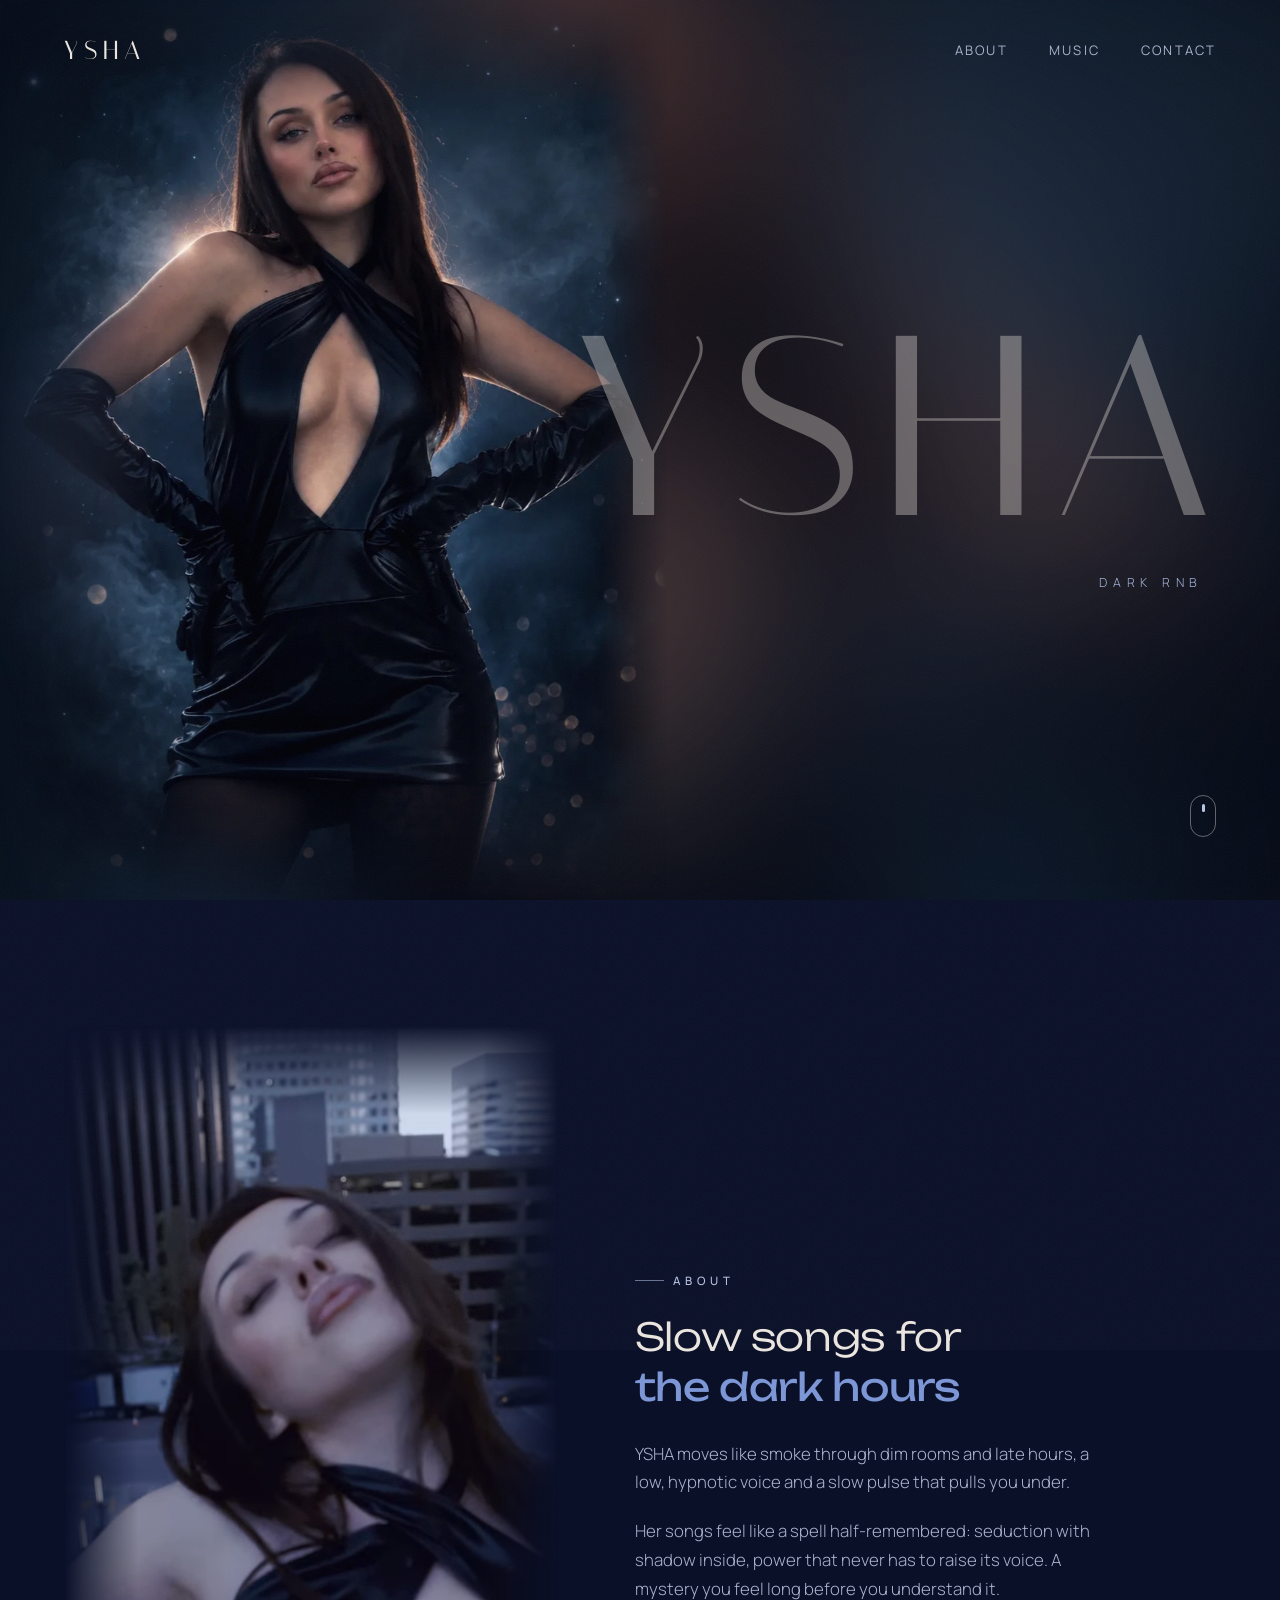
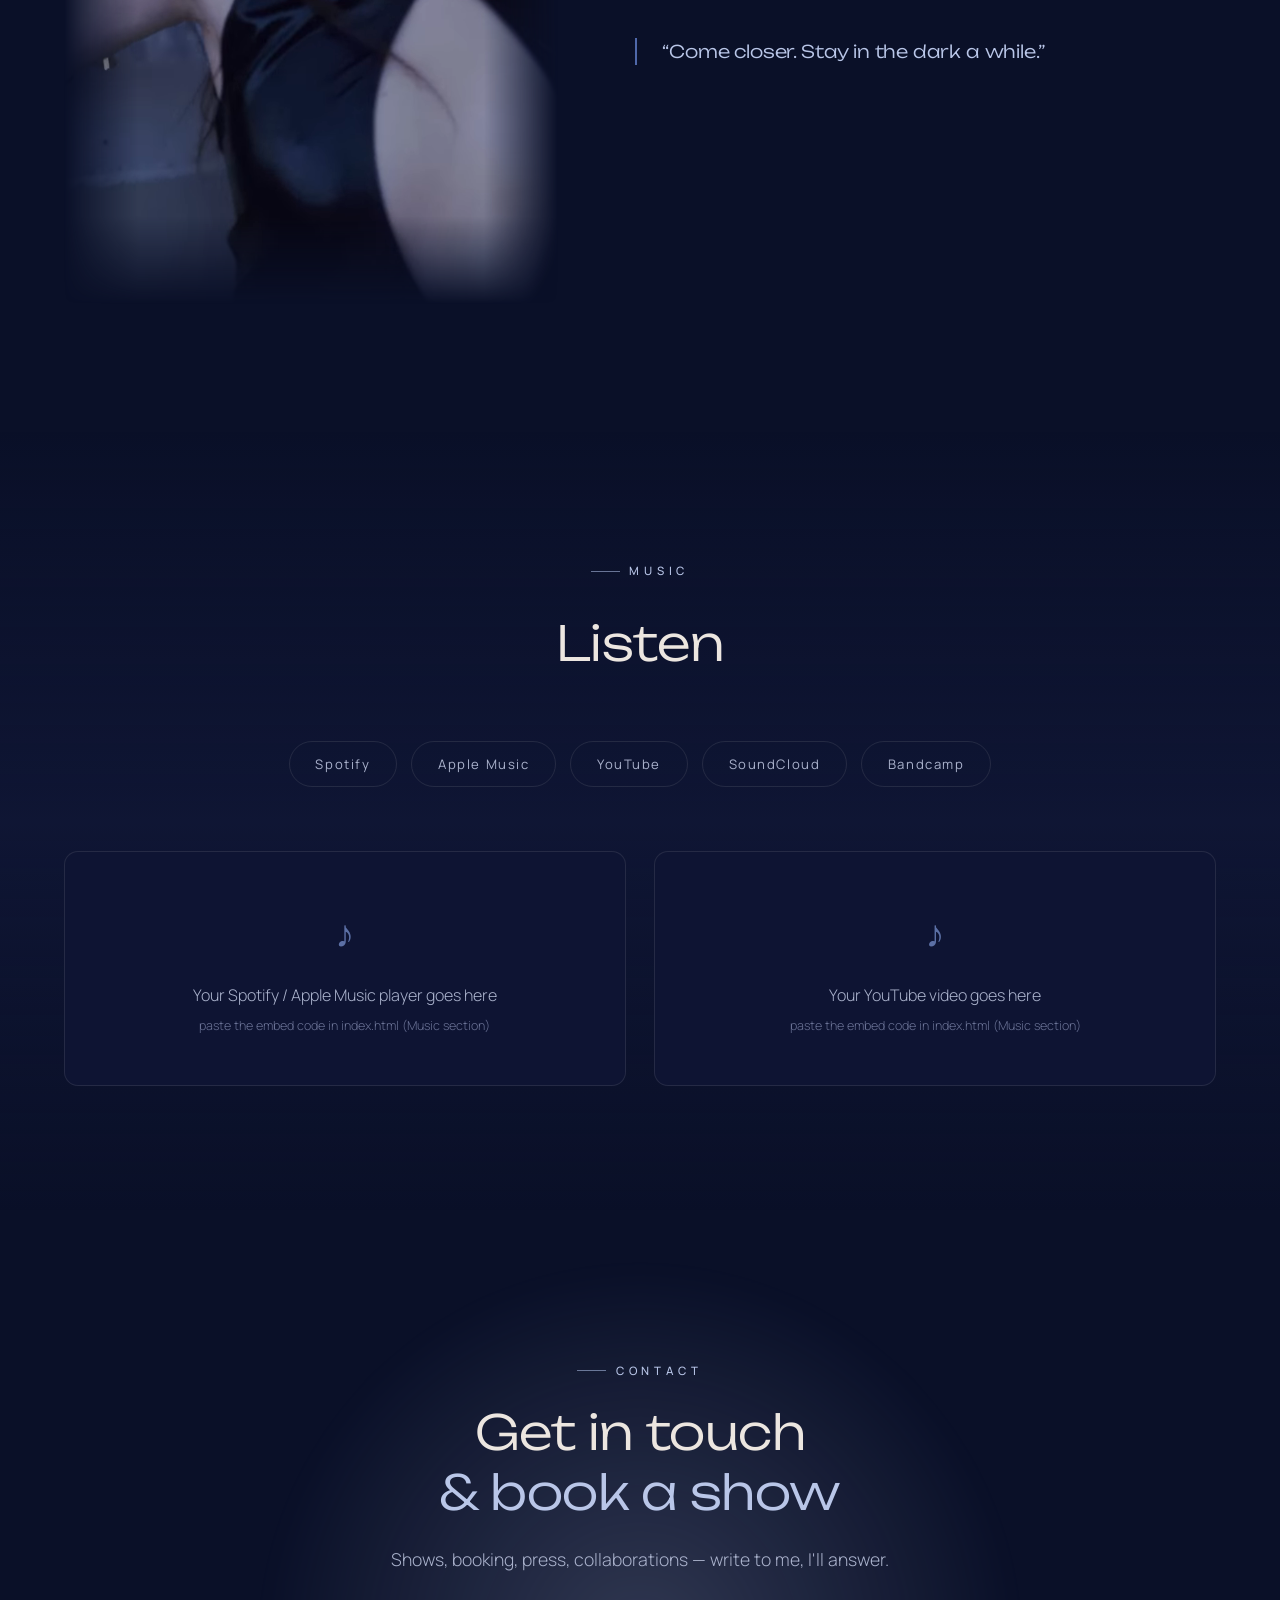
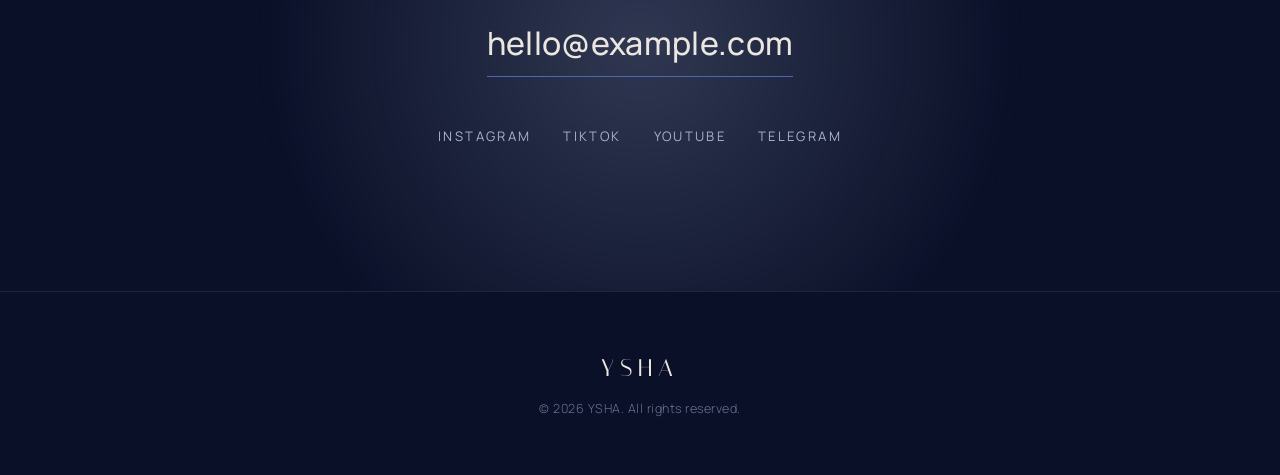
==== index.html @ ecc0f89f "Десктоп-шапка: космическая пыль с фото растянута на весь экран (размытый слой-подложка)" ====
<!DOCTYPE html>
<html lang="en">
<head>
  <meta charset="UTF-8" />
  <meta name="viewport" content="width=device-width, initial-scale=1.0" />
  <meta name="theme-color" content="#0a1028" />

  <title>YSHA</title>
  <meta name="description" content="Official site of YSHA." />

  <!-- Open Graph (link preview) -->
  <meta property="og:title" content="YSHA" />
  <meta property="og:description" content="Official site of YSHA." />
  <meta property="og:type" content="website" />

  <!-- Fonts -->
  <link rel="preconnect" href="https://fonts.googleapis.com" />
  <link rel="preconnect" href="https://fonts.gstatic.com" crossorigin />
  <link href="https://fonts.googleapis.com/css2?family=Italiana&family=Unbounded:wght@300;400&family=Playfair+Display:ital,wght@0,400;0,500;0,600;0,700;0,800;1,400;1,500;1,600&family=Manrope:wght@200;300;400;500&display=swap" rel="stylesheet" />

  <link rel="stylesheet" href="css/style.css?v=74" />
</head>
<body>

  <!-- Film grain over everything -->
  <div class="grain" aria-hidden="true"></div>
  <!-- Floating candlelight dust -->
  <div class="dust" aria-hidden="true"></div>
  <!-- Soft glow following the cursor -->
  <div class="cursor-glow" aria-hidden="true"></div>

  <!-- ░░░░░░░░░░ NAV ░░░░░░░░░░ -->
  <header class="nav" id="nav">
    <a href="#hero" class="nav__logo">YSHA</a>
    <nav class="nav__links">
      <a href="#about">About</a>
      <a href="#music">Music</a>
      <a href="#contact">Contact</a>
    </nav>
    <button class="nav__burger" id="burger" aria-label="Menu">
      <span></span><span></span>
    </button>
  </header>

  <!-- Mobile menu -->
  <div class="mobile-menu" id="mobileMenu">
    <a href="#about">About</a>
    <a href="#music">Music</a>
    <a href="#contact">Contact</a>
  </div>

  <!-- ░░░░░░░░░░ HERO ░░░░░░░░░░ -->
  <section class="hero" id="hero">
    <div class="hero__aura" aria-hidden="true"></div>
    <div class="hero__content">
      <h1 class="hero__title" aria-label="YSHA"><span>Y</span><span>S</span><span>H</span><span>A</span></h1>
      <p class="hero__tagline reveal">dark rnb</p>
      <a href="#music" class="hero__cta reveal">listen</a>
    </div>
    <div class="hero__figure">
      <picture>
        <source srcset="assets/about.webp" type="image/webp" />
        <img src="assets/about.png" alt="YSHA" />
      </picture>
    </div>
    <a href="#about" class="hero__scroll" aria-label="Scroll down">
      <span></span>
    </a>
  </section>

  <!-- ░░░░░░░░░░ ABOUT ░░░░░░░░░░ -->
  <section class="about" id="about">
    <div class="about__inner">
      <div class="about__portrait reveal">
        <!-- ░░ ЗАМЕНИ src на своё фото: assets/portrait.jpg ░░ -->
        <div class="about__frame">
          <video class="about__video" autoplay muted playsinline preload="auto"
                 poster="assets/about-video-poster.jpg">
            <source src="assets/about-video.webm" type="video/webm" />
            <source src="assets/about-video.mp4" type="video/mp4" />
          </video>
        </div>
      </div>
      <div class="about__text">
        <span class="section-label reveal">About</span>
        <h2 class="about__heading reveal">
          Slow songs for<br /><em>the dark hours</em>
        </h2>
        <p class="reveal">
          <!-- ░░ ЧЕРНОВИК — замени на свой текст (на английском) ░░ -->
          YSHA moves like smoke through dim rooms and late hours, a low,
          hypnotic voice and a slow pulse that pulls you under.
        </p>
        <p class="reveal">
          Her songs feel like a spell half-remembered: seduction with shadow
          inside, power that never has to raise its voice. A mystery you feel
          long before you understand it.
        </p>
        <blockquote class="about__quote reveal">
          <!-- ░░ ЧЕРНОВИК строки/лирики — замени на свою ░░ -->
          “Come closer. Stay in the dark a while.”
        </blockquote>
      </div>
    </div>
  </section>

  <!-- ░░░░░░░░░░ MUSIC ░░░░░░░░░░ -->
  <section class="music" id="music">
    <div class="music__head">
      <span class="section-label reveal">Music</span>
      <h2 class="music__heading reveal">Listen</h2>
    </div>

    <div class="music__platforms reveal">
      <!-- ░░ ВСТАВЬ свои ссылки в href ниже ░░ -->
      <a href="#" class="platform" target="_blank" rel="noopener">Spotify</a>
      <a href="#" class="platform" target="_blank" rel="noopener">Apple Music</a>
      <a href="#" class="platform" target="_blank" rel="noopener">YouTube</a>
      <a href="#" class="platform" target="_blank" rel="noopener">SoundCloud</a>
      <a href="#" class="platform" target="_blank" rel="noopener">Bandcamp</a>
    </div>

    <div class="music__players">
      <!-- ░░ ВСТАВЬ embed-код плеера сюда ░░
           Spotify: open track/album → Share → Embed track → copy the <iframe>
           and replace the placeholder below. Same for Apple Music / YouTube. -->
      <div class="player reveal">
        <div class="player__placeholder">
          <span>♪</span>
          <p>Your Spotify / Apple Music player goes here</p>
          <small>paste the embed code in index.html (Music section)</small>
        </div>
      </div>
      <div class="player reveal">
        <div class="player__placeholder">
          <span>♪</span>
          <p>Your YouTube video goes here</p>
          <small>paste the embed code in index.html (Music section)</small>
        </div>
      </div>
    </div>
  </section>

  <!-- ░░░░░░░░░░ CONTACT / BOOKING ░░░░░░░░░░ -->
  <section class="contact" id="contact">
    <div class="contact__aura" aria-hidden="true"></div>
    <div class="contact__inner">
      <span class="section-label reveal">Contact</span>
      <h2 class="contact__heading reveal">Get in touch<br /><em>&amp; book a show</em></h2>
      <p class="contact__sub reveal">
        Shows, booking, press, collaborations — write to me, I'll answer.
      </p>

      <!-- ░░ ЗАМЕНИ email на свой ░░ -->
      <a href="mailto:hello@example.com" class="contact__email reveal">hello@example.com</a>

      <div class="contact__socials reveal">
        <!-- ░░ ВСТАВЬ свои ссылки ░░ -->
        <a href="#" target="_blank" rel="noopener">Instagram</a>
        <a href="#" target="_blank" rel="noopener">TikTok</a>
        <a href="#" target="_blank" rel="noopener">YouTube</a>
        <a href="#" target="_blank" rel="noopener">Telegram</a>
      </div>
    </div>
  </section>

  <!-- ░░░░░░░░░░ FOOTER ░░░░░░░░░░ -->
  <footer class="footer">
    <p class="footer__name">YSHA</p>
    <p class="footer__copy">© <span id="year"></span> YSHA. All rights reserved.</p>
  </footer>

  <script src="js/main.js?v=36"></script>
</body>
</html>
---- css/style.css ----
/* ============================================================
   YSHA — alternative rock
   Глубокий navy (Dior): кремовый текст, стальной-синий акцент.
   Шрифты: Oswald (дисплейный) + Manrope (текст).
   ============================================================ */

:root {
  /* Фон — глубокий navy под цвет фона фото (почти #070f29) */
  --bg:        #0a1028;
  --bg-soft:   #0e1433;
  --bg-elev:   #141b40;

  /* Главный акцент — светло-стальной синий со свечением */
  --emerald:        #7d97d6;
  --emerald-deep:   #4f68aa;
  --emerald-glow:   rgba(125, 151, 214, 0.35);

  /* Вторичный акцент — бледная барвинково-голубая дымка */
  --rose:        #b9c6e8;
  --rose-soft:   #a6b6dd;
  --rose-glow:   rgba(185, 198, 232, 0.22);

  /* Текст — мягкий тёплый крем */
  --text:        #ece6e0;
  --text-dim:    #aab2cc;
  --text-faint:  #6a7295;

  /* Имя YSHA — кремовый поверх navy (как DIOR на коробке) */
  --ink:        #f0ebe4;
  --ink-deep:   #d8d2c8;
  --ink-glow:   rgba(180, 195, 235, 0.20);

  --line:  rgba(236, 230, 224, 0.10);

  --display: "Playfair Display", Georgia, serif;   /* высококонтрастный serif — чувственный editorial */
  --sans:    "Manrope", -apple-system, BlinkMacSystemFont, sans-serif;

  --ease: cubic-bezier(0.22, 1, 0.36, 1);
  --maxw: 1200px;
}

/* ---------- Reset ---------- */
*, *::before, *::after { box-sizing: border-box; margin: 0; padding: 0; }

html { scroll-behavior: smooth; -webkit-font-smoothing: antialiased; }

body {
  background: var(--bg);
  color: var(--text);
  font-family: var(--sans);
  font-weight: 300;
  line-height: 1.7;
  overflow-x: hidden;
  position: relative;
}

img { max-width: 100%; display: block; }
a { color: inherit; text-decoration: none; }
em { font-style: italic; }

/* ---------- Фоновая атмосфера ---------- */
body::before {
  content: "";
  position: fixed;
  inset: 0;
  z-index: -2;
  background:
    radial-gradient(140% 120% at 50% 28%, transparent 50%, rgba(4, 6, 20, 0.7) 100%),
    radial-gradient(820px 700px at 22% 88%, rgba(156, 116, 78, 0.06), transparent 60%),
    radial-gradient(900px 700px at 12% 12%, rgba(125, 151, 214, 0.07), transparent 55%),
    radial-gradient(700px 700px at 50% 112%, rgba(79, 104, 170, 0.06), transparent 60%),
    var(--bg);
}

/* Зерно / плёночная текстура */
.grain {
  position: fixed;
  inset: -50%;
  z-index: 9998;
  pointer-events: none;
  opacity: 0.045;
  background-image: url("data:image/svg+xml,%3Csvg xmlns='http://www.w3.org/2000/svg' width='200' height='200'%3E%3Cfilter id='n'%3E%3CfeTurbulence type='fractalNoise' baseFrequency='0.85' numOctaves='3' stitchTiles='stitch'/%3E%3C/filter%3E%3Crect width='100%25' height='100%25' filter='url(%23n)'/%3E%3C/svg%3E");
  animation: grain 12s steps(8) infinite;
}
@keyframes grain {
  0%,100% { transform: translate(0,0); }
  10% { transform: translate(-4%,-4%); }
  30% { transform: translate(3%,-2%); }
  50% { transform: translate(-2%,4%); }
  70% { transform: translate(4%,2%); }
  90% { transform: translate(-3%,3%); }
}

/* Плавающие пылинки в свете свечей */
.dust {
  position: fixed;
  inset: 0;
  z-index: 9996;
  pointer-events: none;
  overflow: hidden;
}
.dust span {
  position: absolute;
  bottom: -12px;
  border-radius: 50%;
  background: radial-gradient(circle, rgba(214, 188, 150, 0.9), rgba(214, 188, 150, 0) 70%);
  opacity: 0;
  animation-name: floatUp;
  animation-timing-function: ease-in-out;
  animation-iteration-count: infinite;
}
@keyframes floatUp {
  0%   { transform: translate(0, 0); opacity: 0; }
  12%  { opacity: var(--o, 0.4); }
  88%  { opacity: var(--o, 0.4); }
  100% { transform: translate(var(--dx, 24px), -112vh); opacity: 0; }
}

/* Свечение за курсором */
.cursor-glow {
  position: fixed;
  top: 0; left: 0;
  width: 480px; height: 480px;
  margin: -240px 0 0 -240px;
  border-radius: 50%;
  background: radial-gradient(circle, var(--emerald-glow), transparent 65%);
  pointer-events: none;
  z-index: 9997;
  opacity: 0;
  transition: opacity 0.6s var(--ease);
  mix-blend-mode: screen;
}

/* ---------- Появление при скролле ---------- */
.reveal {
  opacity: 0;
  transition: opacity 1.4s var(--ease);
}
.reveal.in { opacity: 1; }

@media (prefers-reduced-motion: reduce) {
  .reveal { opacity: 1; transform: none; transition: none; }
  .grain { animation: none; }
  .hero__title { animation: none; }
  .hero__hint span { animation: none; }
  .nav__burger span { background: rgba(236, 230, 224, 0.6); }
  .nav__burger span::after { animation: none; opacity: 0; }
  .hero__title span { animation: none; opacity: 1; filter: none; transform: none; }
  .hero__figure img { animation: none; }
  html { scroll-behavior: auto; }
}

/* ---------- Метка секции ---------- */
.section-label {
  display: inline-block;
  font-family: var(--sans);
  font-size: 0.72rem;
  font-weight: 500;
  letter-spacing: 0.42em;
  text-transform: uppercase;
  color: var(--rose);
  margin-bottom: 1.4rem;
  padding-left: 2.4rem;
  position: relative;
}
.section-label::before {
  content: "";
  position: absolute;
  left: 0; top: 50%;
  width: 1.8rem; height: 1px;
  background: var(--rose-soft);
  opacity: 0.6;
}

/* ============================================================
   НАВИГАЦИЯ
   ============================================================ */
.nav {
  position: fixed;
  top: 0; left: 0; right: 0;
  z-index: 100;
  display: flex;
  align-items: center;
  justify-content: space-between;
  padding: 1.8rem clamp(1.5rem, 5vw, 4rem);
  transition: padding 0.5s var(--ease), background 0.5s var(--ease), backdrop-filter 0.5s var(--ease);
}
.nav.scrolled {
  padding-top: 1.1rem;
  padding-bottom: 1.1rem;
  background: rgba(10, 16, 40, 0.72);
  backdrop-filter: blur(14px);
  border-bottom: 1px solid var(--line);
}
.nav__logo {
  font-family: "Italiana", serif;
  font-size: 1.6rem;
  font-weight: 400;
  letter-spacing: 0.24em;
  color: var(--text);
}
.nav__links { display: flex; gap: 2.6rem; }
.nav__links a {
  font-size: 0.82rem;
  font-weight: 400;
  letter-spacing: 0.16em;
  text-transform: uppercase;
  color: var(--text-dim);
  position: relative;
  padding: 0.3rem 0;
  transition: color 0.4s var(--ease);
}
.nav__links a::after {
  content: "";
  position: absolute;
  left: 0; bottom: 0;
  width: 0; height: 1px;
  background: var(--emerald);
  transition: width 0.45s var(--ease);
}
.nav__links a:hover { color: var(--text); }
.nav__links a:hover::after { width: 100%; }

.nav__burger {
  display: none;
  flex-direction: column;
  gap: 7px;
  background: none;
  border: none;
  cursor: pointer;
  padding: 6px;
}
.nav__burger span {
  position: relative;
  width: 26px; height: 1px;
  background: rgba(236, 230, 224, 0.22);
  overflow: hidden;
  transition: transform 0.4s var(--ease), opacity 0.4s var(--ease);
}
/* Бегущий световой штрих — тот же эффект, что у линии-приглашения */
.nav__burger span::after {
  content: "";
  position: absolute;
  top: 0; left: 0;
  width: 45%; height: 100%;
  background: linear-gradient(to right, transparent, rgba(236, 230, 224, 0.9));
  animation: shimmerX 2.4s ease-in-out infinite;
}
.nav__burger span:nth-child(2)::after { animation-delay: 0.5s; }
.nav__burger.open span::after { animation: none; opacity: 0; }
@keyframes shimmerX {
  0%   { transform: translateX(-110%); opacity: 0; }
  35%  { opacity: 1; }
  100% { transform: translateX(240%); opacity: 0; }
}
.nav__burger.open span:nth-child(1) { transform: translateY(4px) rotate(45deg); background: rgba(236, 230, 224, 0.7); }
.nav__burger.open span:nth-child(2) { transform: translateY(-4px) rotate(-45deg); background: rgba(236, 230, 224, 0.7); }

/* Мобильное меню */
.mobile-menu {
  position: fixed;
  inset: 0;
  z-index: 90;
  background: rgba(10, 16, 40, 0.97);
  backdrop-filter: blur(20px);
  display: flex;
  flex-direction: column;
  align-items: center;
  justify-content: center;
  gap: 2.4rem;
  opacity: 0;
  pointer-events: none;
  transition: opacity 0.5s var(--ease);
}
.mobile-menu.open { opacity: 1; pointer-events: auto; }
.mobile-menu a {
  font-family: "Italiana", serif;
  font-size: 2.2rem;
  font-weight: 400;
  letter-spacing: 0.08em;
  color: var(--text);
}
.mobile-menu a:hover { color: var(--emerald); }

/* ============================================================
   HERO
   ============================================================ */
.hero {
  position: relative;
  min-height: 100vh;
  min-height: 100svh;
  display: grid;
  grid-template-columns: 1fr 0.92fr;
  align-items: stretch;
  overflow: hidden;
}
/* Космическая пыль с фото, растянутая на весь экран (размытый слой-подложка) */
.hero::before {
  content: "";
  position: absolute;
  inset: 0;
  z-index: 0;
  background: url("../assets/about.webp") no-repeat 50% 28%;
  background-size: cover;
  filter: blur(72px) brightness(0.7) saturate(1.18);
  transform: scale(1.3);
  opacity: 0.9;
  pointer-events: none;
}

/* Фото справа во всю высоту (журнальный сплит) */
.hero__figure {
  position: relative;
  height: 100%;
  z-index: 1;
  overflow: hidden;
  /* Растворяем края фото в прозрачность (как на мобильном) — сквозь них фон сайта */
  -webkit-mask-image:
    linear-gradient(to right, transparent 0%, #000 24%, #000 90%, transparent 100%),
    linear-gradient(to bottom, transparent 0%, #000 12%, #000 86%, transparent 100%);
  -webkit-mask-composite: source-in;
  mask-image:
    linear-gradient(to right, transparent 0%, #000 24%, #000 90%, transparent 100%),
    linear-gradient(to bottom, transparent 0%, #000 12%, #000 86%, transparent 100%);
  mask-composite: intersect;
}
.hero__figure img,
.hero__figure video {
  will-change: transform;
  width: 100%;
  height: 100%;
  object-fit: cover;
  object-position: center 26%;   /* держим лицо в кадре */
}
/* Мягкая растушёвка краёв — статичные градиенты цветом фона (лёгкие для GPU) */
.hero__figure::before {
  content: "";
  position: absolute;
  inset: 0;
  z-index: 2;
  pointer-events: none;
  background: none;
}

/* Изумрудное свечение позади текста слева */
.hero__aura {
  position: absolute;
  top: 52%; left: 20%;
  width: 64vmin; height: 64vmin;
  transform: translate(-50%, -50%);
  background:
    radial-gradient(circle at 50% 50%, var(--emerald-glow), transparent 62%),
    radial-gradient(circle at 60% 70%, var(--rose-glow), transparent 55%);
  filter: blur(34px);
  z-index: 0;
  animation: breathe 18s ease-in-out infinite;
}
@keyframes breathe {
  0%,100% { transform: translate(-50%,-50%) scale(1); opacity: 0.4; }
  50%     { transform: translate(-50%,-50%) scale(1.12); opacity: 0.55; }
}

.hero__content {
  position: absolute;
  inset: 0;
  z-index: 3;
  display: flex;
  flex-direction: column;
  align-items: flex-end;
  justify-content: center;
  text-align: right;
  padding: 0 clamp(1.5rem, 6vw, 6rem);
  pointer-events: none;
}

.hero__eyebrow {
  font-size: 0.8rem;
  font-weight: 500;
  letter-spacing: 0.5em;
  text-transform: uppercase;
  color: var(--rose);
  margin-bottom: 1.8rem;
  transition-delay: 0.1s;
}
/* Имя — Italiana: нежный воздушный serif, широкий трекинг,
   кремовый поверх navy, с мягким свечением */
.hero__title {
  display: inline-flex;
  font-family: "Italiana", serif;
  font-weight: 400;
  font-size: clamp(6rem, 20vw, 20rem);
  line-height: 0.95;
  letter-spacing: 0.08em;
  text-transform: uppercase;
  color: var(--ink);
  opacity: 0.35;
}
/* Имя проявляется из тумана — буквы по очереди выходят из размытия со свечением */
.hero__title span {
  display: inline-block;
  opacity: 0;
  filter: blur(24px);
  transform: translateY(10px);
  animation: letterFog 3s var(--ease) forwards;
}
.hero__title span:nth-child(1) { animation-delay: 0.35s; }
.hero__title span:nth-child(2) { animation-delay: 0.7s; }
.hero__title span:nth-child(3) { animation-delay: 1.05s; }
.hero__title span:nth-child(4) { animation-delay: 1.4s; }
/* Компенсируем хвостовую разрядку после последней буквы — чтобы имя было ровно по центру */
.hero__title span:last-child { margin-right: -0.12em; }
@keyframes letterFog {
  0%   { opacity: 0; filter: blur(24px); transform: translateY(10px); }
  60%  { opacity: 1; }
  100% { opacity: 1; filter: blur(0); transform: translateY(0); }
}
@keyframes kenburns {
  from { transform: scale(1); }
  to   { transform: scale(1.08); }
}

/* Подпись под именем — тонкая разрядка, мягкий тон */
.hero__tagline {
  margin-top: 1.4rem;
  font-family: var(--sans);
  font-weight: 300;
  font-size: 0.78rem;
  letter-spacing: 0.46em;
  text-transform: uppercase;
  color: var(--rose-soft);
}

/* Тонкая линия-приглашение листать (мобильный) */
.hero__hint {
  display: none;
  position: absolute;
  bottom: 2.2rem;
  left: 50%;
  transform: translateX(-50%);
  width: 1px;
  height: 46px;
  background: rgba(236, 230, 224, 0.14);
  overflow: hidden;
  z-index: 2;
}
.hero__hint span {
  position: absolute;
  left: 0; top: 0;
  width: 1px; height: 45%;
  background: linear-gradient(to bottom, transparent, rgba(236, 230, 224, 0.85));
  animation: scrollLine 2.4s ease-in-out infinite;
}
@keyframes scrollLine {
  0%   { transform: translateY(-110%); opacity: 0; }
  35%  { opacity: 1; }
  100% { transform: translateY(240%); opacity: 0; }
}

/* CTA «listen» — отключено по просьбе */
.hero__cta {
  display: none;
  align-items: center;
  gap: 0.5rem;
  margin-top: 2.8rem;
  font-family: var(--sans);
  font-size: 0.74rem;
  font-weight: 500;
  letter-spacing: 0.34em;
  text-transform: uppercase;
  color: var(--text-dim);
  transition: opacity 1s var(--ease), transform 1s var(--ease), color 0.5s var(--ease);
  transition-delay: 0.5s;
}
.hero__cta::after {
  content: "\2193";
  font-size: 1.15em;
  letter-spacing: 0;
  transition: transform 0.45s var(--ease);
}
.hero__cta:hover { color: var(--text); }
.hero__cta:hover::after { transform: translateY(4px); }

.hero__scroll {
  position: absolute;
  bottom: clamp(3rem, 7vh, 5rem);
  right: clamp(1.5rem, 5vw, 4.5rem);
  width: 26px; height: 42px;
  border: 1px solid rgba(236, 230, 224, 0.4);
  border-radius: 100px;
  z-index: 1;
}
.hero__scroll span {
  position: absolute;
  top: 8px; left: 50%;
  width: 3px; height: 8px;
  margin-left: -1.5px;
  background: var(--rose);
  border-radius: 2px;
  animation: scrolldot 2s var(--ease) infinite;
}
@keyframes scrolldot {
  0% { opacity: 0; transform: translateY(0); }
  40% { opacity: 1; }
  80%,100% { opacity: 0; transform: translateY(14px); }
}

/* ============================================================
   О СЕБЕ
   ============================================================ */
.about {
  padding: clamp(6rem, 14vh, 11rem) clamp(1.5rem, 5vw, 4rem);
}
.about__inner {
  max-width: var(--maxw);
  margin: 0 auto;
  display: grid;
  grid-template-columns: 0.85fr 1fr;
  gap: clamp(2.5rem, 6vw, 6rem);
  align-items: center;
}
.about__frame {
  position: relative;
  overflow: hidden;
  aspect-ratio: 9 / 16;
  /* Растворяем края в фон (как у главного) */
  -webkit-mask-image:
    linear-gradient(to right, transparent 0%, #000 15%, #000 85%, transparent 100%),
    linear-gradient(to bottom, transparent 0%, #000 10%, #000 90%, transparent 100%);
  -webkit-mask-composite: source-in;
  mask-image:
    linear-gradient(to right, transparent 0%, #000 15%, #000 85%, transparent 100%),
    linear-gradient(to bottom, transparent 0%, #000 10%, #000 90%, transparent 100%);
  mask-composite: intersect;
}
.about__frame img,
.about__frame video { width: 100%; height: 100%; object-fit: cover; display: block; }

.about__heading {
  font-family: "Unbounded", sans-serif;
  font-weight: 300;
  font-size: clamp(1.5rem, 3.5vw, 2.4rem);
  line-height: 1.28;
  letter-spacing: -0.01em;
  margin-bottom: 1.8rem;
}
.about__heading em { color: var(--emerald); font-style: normal; font-weight: 400; }
.about__text p {
  color: var(--text-dim);
  font-size: 1.05rem;
  margin-bottom: 1.3rem;
  max-width: 46ch;
}
.about__quote {
  font-family: "Unbounded", sans-serif;
  font-weight: 300;
  font-size: 1.1rem;
  line-height: 1.5;
  letter-spacing: -0.01em;
  color: var(--rose);
  margin-top: 2.2rem;
  padding-left: 1.6rem;
  border-left: 2px solid var(--emerald-deep);
}

/* ============================================================
   МУЗЫКА
   ============================================================ */
.music {
  padding: clamp(6rem, 14vh, 11rem) clamp(1.5rem, 5vw, 4rem);
  background:
    linear-gradient(180deg, transparent, rgba(20, 27, 64, 0.5), transparent);
}
.music__head {
  max-width: var(--maxw);
  margin: 0 auto 3.5rem;
  text-align: center;
}
.music__heading {
  font-family: "Unbounded", sans-serif;
  font-weight: 300;
  font-size: clamp(1.9rem, 4.6vw, 3rem);
  letter-spacing: -0.01em;
}

.music__platforms {
  max-width: var(--maxw);
  margin: 0 auto 4rem;
  display: flex;
  flex-wrap: wrap;
  justify-content: center;
  gap: 0.9rem;
}
.platform {
  padding: 0.7rem 1.6rem;
  font-size: 0.82rem;
  font-weight: 400;
  letter-spacing: 0.12em;
  color: var(--text-dim);
  border: 1px solid var(--line);
  border-radius: 100px;
  transition: all 0.45s var(--ease);
}
.platform:hover {
  color: var(--text);
  border-color: var(--emerald);
  background: rgba(125, 151, 214, 0.08);
  transform: translateY(-3px);
}

.music__players {
  max-width: var(--maxw);
  margin: 0 auto;
  display: grid;
  grid-template-columns: repeat(auto-fit, minmax(320px, 1fr));
  gap: 1.8rem;
}
.player {
  border: 1px solid var(--line);
  border-radius: 14px;
  overflow: hidden;
  background: var(--bg-soft);
  min-height: 180px;
  transition: border-color 0.5s var(--ease), box-shadow 0.5s var(--ease);
}
.player:hover {
  border-color: rgba(125, 151, 214, 0.4);
  box-shadow: 0 30px 60px -30px var(--emerald-glow);
}
.player iframe { width: 100%; display: block; border: 0; }
.player__placeholder {
  display: flex;
  flex-direction: column;
  align-items: center;
  justify-content: center;
  text-align: center;
  padding: 3rem 2rem;
  min-height: 200px;
  color: var(--text-faint);
}
.player__placeholder span {
  font-size: 2.4rem;
  color: var(--emerald);
  margin-bottom: 1rem;
  opacity: 0.7;
}
.player__placeholder p { color: var(--text-dim); margin-bottom: 0.4rem; }
.player__placeholder small { font-size: 0.78rem; }

/* ============================================================
   КОНТАКТЫ
   ============================================================ */
.contact {
  position: relative;
  padding: clamp(7rem, 16vh, 13rem) clamp(1.5rem, 5vw, 4rem);
  text-align: center;
  overflow: hidden;
}
.contact__aura {
  position: absolute;
  bottom: -30%; left: 50%;
  transform: translateX(-50%);
  width: 100vmin; height: 100vmin;
  background: radial-gradient(circle, var(--rose-glow), transparent 60%);
  filter: blur(10px);
  z-index: 0;
}
.contact__inner { position: relative; z-index: 1; max-width: 720px; margin: 0 auto; }
.contact__heading {
  font-family: "Unbounded", sans-serif;
  font-weight: 300;
  font-size: clamp(1.8rem, 5vw, 3rem);
  line-height: 1.25;
  letter-spacing: -0.01em;
  margin-bottom: 1.4rem;
}
.contact__heading em { color: var(--rose); font-style: normal; font-weight: 300; }
.contact__sub {
  color: var(--text-dim);
  font-size: 1.1rem;
  margin-bottom: 2.6rem;
}
.contact__email {
  display: inline-block;
  font-family: var(--sans);
  font-weight: 500;
  font-size: clamp(1.2rem, 3.4vw, 2rem);
  letter-spacing: 0.01em;
  color: var(--text);
  border-bottom: 1px solid var(--emerald-deep);
  padding-bottom: 0.3rem;
  transition: color 0.4s var(--ease), border-color 0.4s var(--ease);
}
.contact__email:hover { color: var(--emerald); border-color: var(--emerald); }

.contact__socials {
  display: flex;
  flex-wrap: wrap;
  justify-content: center;
  gap: 2rem;
  margin-top: 3rem;
}
.contact__socials a {
  font-size: 0.82rem;
  font-weight: 400;
  letter-spacing: 0.18em;
  text-transform: uppercase;
  color: var(--text-dim);
  position: relative;
  transition: color 0.4s var(--ease);
}
.contact__socials a::after {
  content: "";
  position: absolute;
  left: 0; bottom: -4px;
  width: 0; height: 1px;
  background: var(--rose);
  transition: width 0.4s var(--ease);
}
.contact__socials a:hover { color: var(--text); }
.contact__socials a:hover::after { width: 100%; }

/* ============================================================
   ПОДВАЛ
   ============================================================ */
.footer {
  padding: 3.5rem 1.5rem;
  text-align: center;
  border-top: 1px solid var(--line);
}
.footer__name {
  font-family: "Italiana", serif;
  font-weight: 400;
  font-size: 1.5rem;
  letter-spacing: 0.24em;
  color: var(--text);
  margin-bottom: 0.6rem;
}
.footer__copy { font-size: 0.78rem; color: var(--text-faint); letter-spacing: 0.04em; }

/* ============================================================
   АДАПТИВ
   ============================================================ */
@media (max-width: 860px) {
  .nav__links { display: none; }
  .nav__burger { display: flex; }
  .nav__logo { font-size: 1.2rem; letter-spacing: 0.2em; }
  .about { overflow-x: hidden; }
  .about__inner { grid-template-columns: 1fr; }
  /* Сначала описание, потом фото — фото крупно (зум ~1.5x), ниже */
  .about__text { order: 1; text-align: left; }
  .about__portrait {
    order: 2;
    max-width: none;
    width: 100vw;
    margin-left: calc(50% - 50vw);
    margin-top: 3rem;
  }

  /* Шапка: на мобильных фото — фон, имя ниже (зона подбородок–грудь), без listen */
  .hero {
    grid-template-columns: 1fr;
    align-items: center;
  }
  .hero__figure {
    position: absolute;
    inset: 0;
    z-index: 0;
    /* Низ фото растворяется в прозрачность — сквозь него виден фон сайта, грани нет */
    -webkit-mask-image: linear-gradient(to bottom, #000 48%, transparent 88%);
    mask-image: linear-gradient(to bottom, #000 48%, transparent 88%);
  }
  .hero__figure img,
  .hero__figure video {
    object-position: center 26%;
    -webkit-mask-image: none;
    mask-image: none;
  }
  /* Ореол позади имени + сильное растворение нижнего края фото в фон */
  .hero__figure::before {
    background:
      radial-gradient(80% 36% at 50% 62%, rgba(10, 16, 40, 0.5), transparent 72%);
  }
  .hero__aura { left: 50%; top: 60%; }
  .hero__content {
    align-items: center;
    justify-content: flex-start;
    text-align: center;
    padding: 52vh 1rem 0;
  }
  /* Имя крупнее (~×2), ниже, сильно полупрозрачное, без подсветки */
  .hero__title {
    font-size: 27vw;
    letter-spacing: 0.03em;
    opacity: 0.35;
    filter: drop-shadow(0 2px 16px rgba(0, 0, 0, 0.6));
  }
  .hero__cta { display: none; }
  .hero__scroll { display: none; }
  .hero__tagline {
    margin-top: 1rem;
    font-size: 0.7rem;
    letter-spacing: 0.4em;
    padding-left: 0.4em;
    color: var(--text-dim);
    text-shadow: 0 2px 14px rgba(0, 0, 0, 0.7);
  }
}
@media (hover: none) {
  /* На сенсорных устройствах убираем тяжёлые анимации — чтобы видео шло гладко */
  .grain { animation: none; opacity: 0.03; }
}
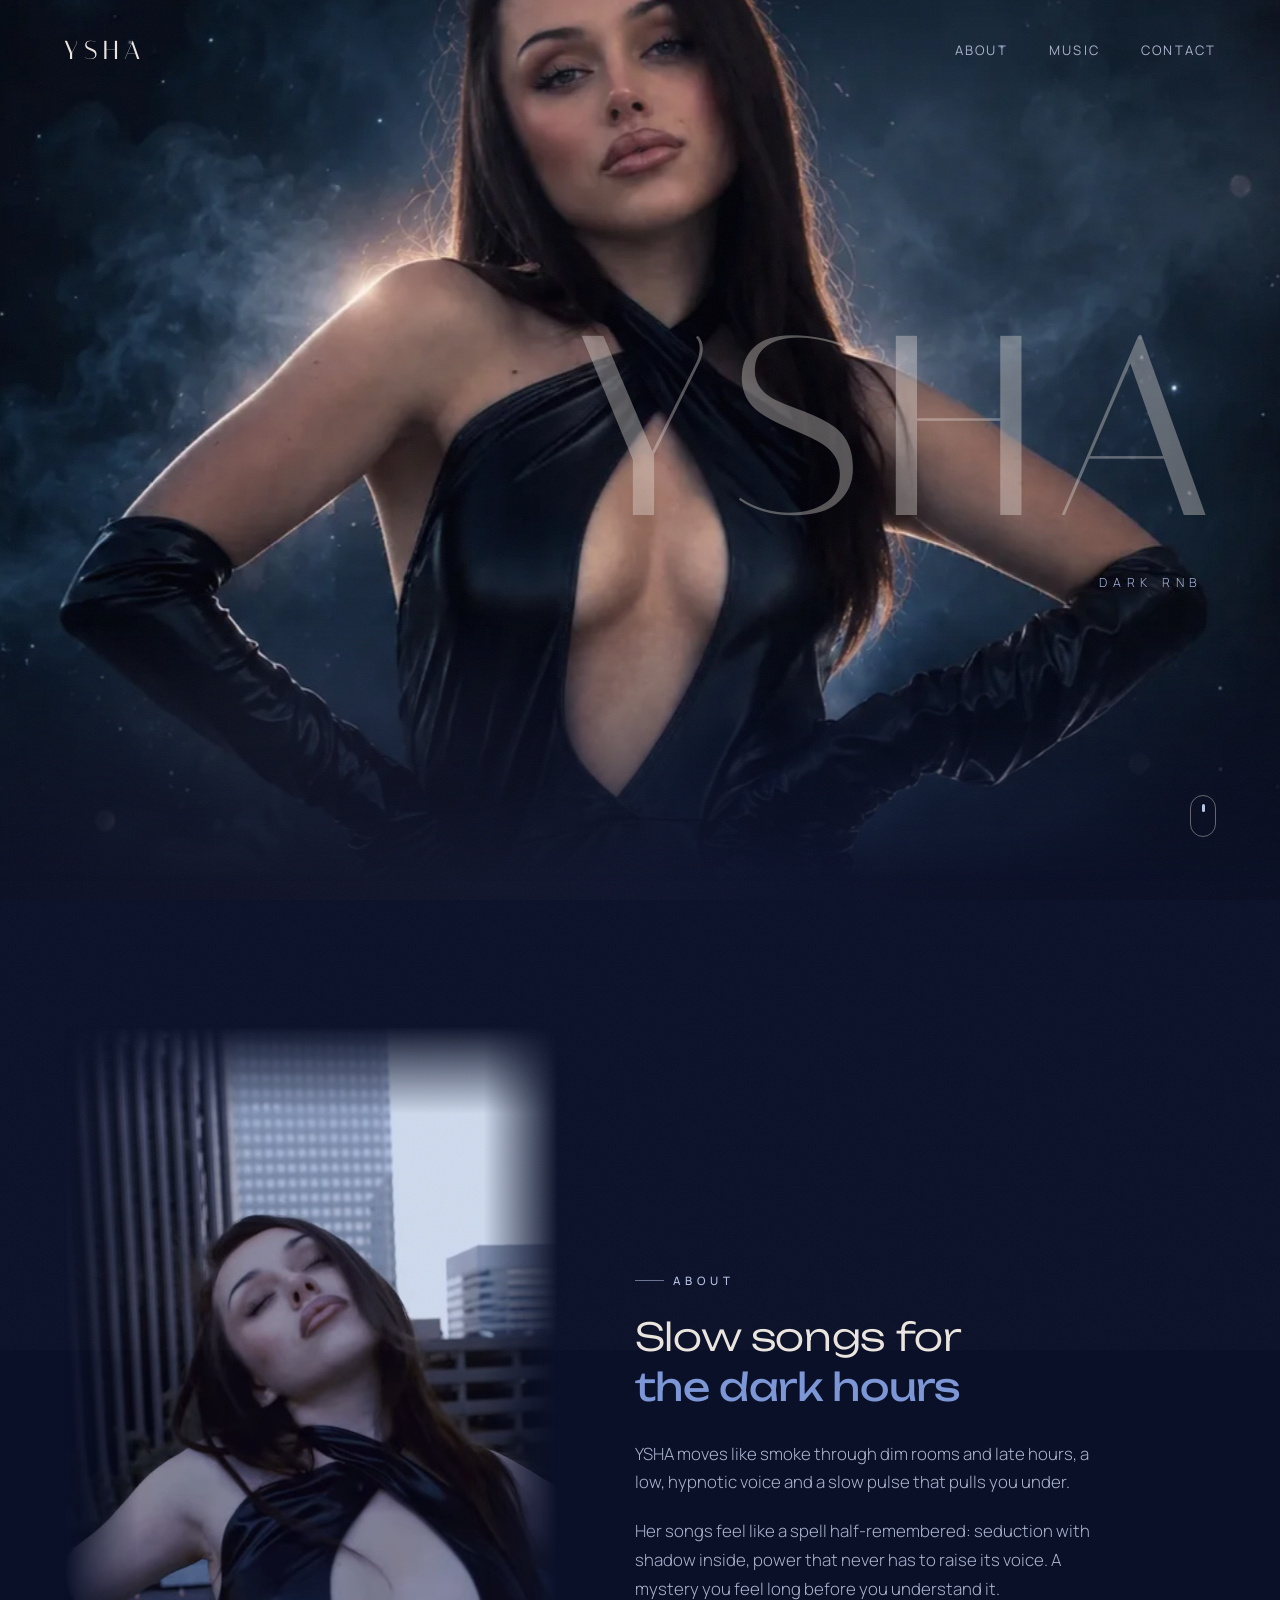
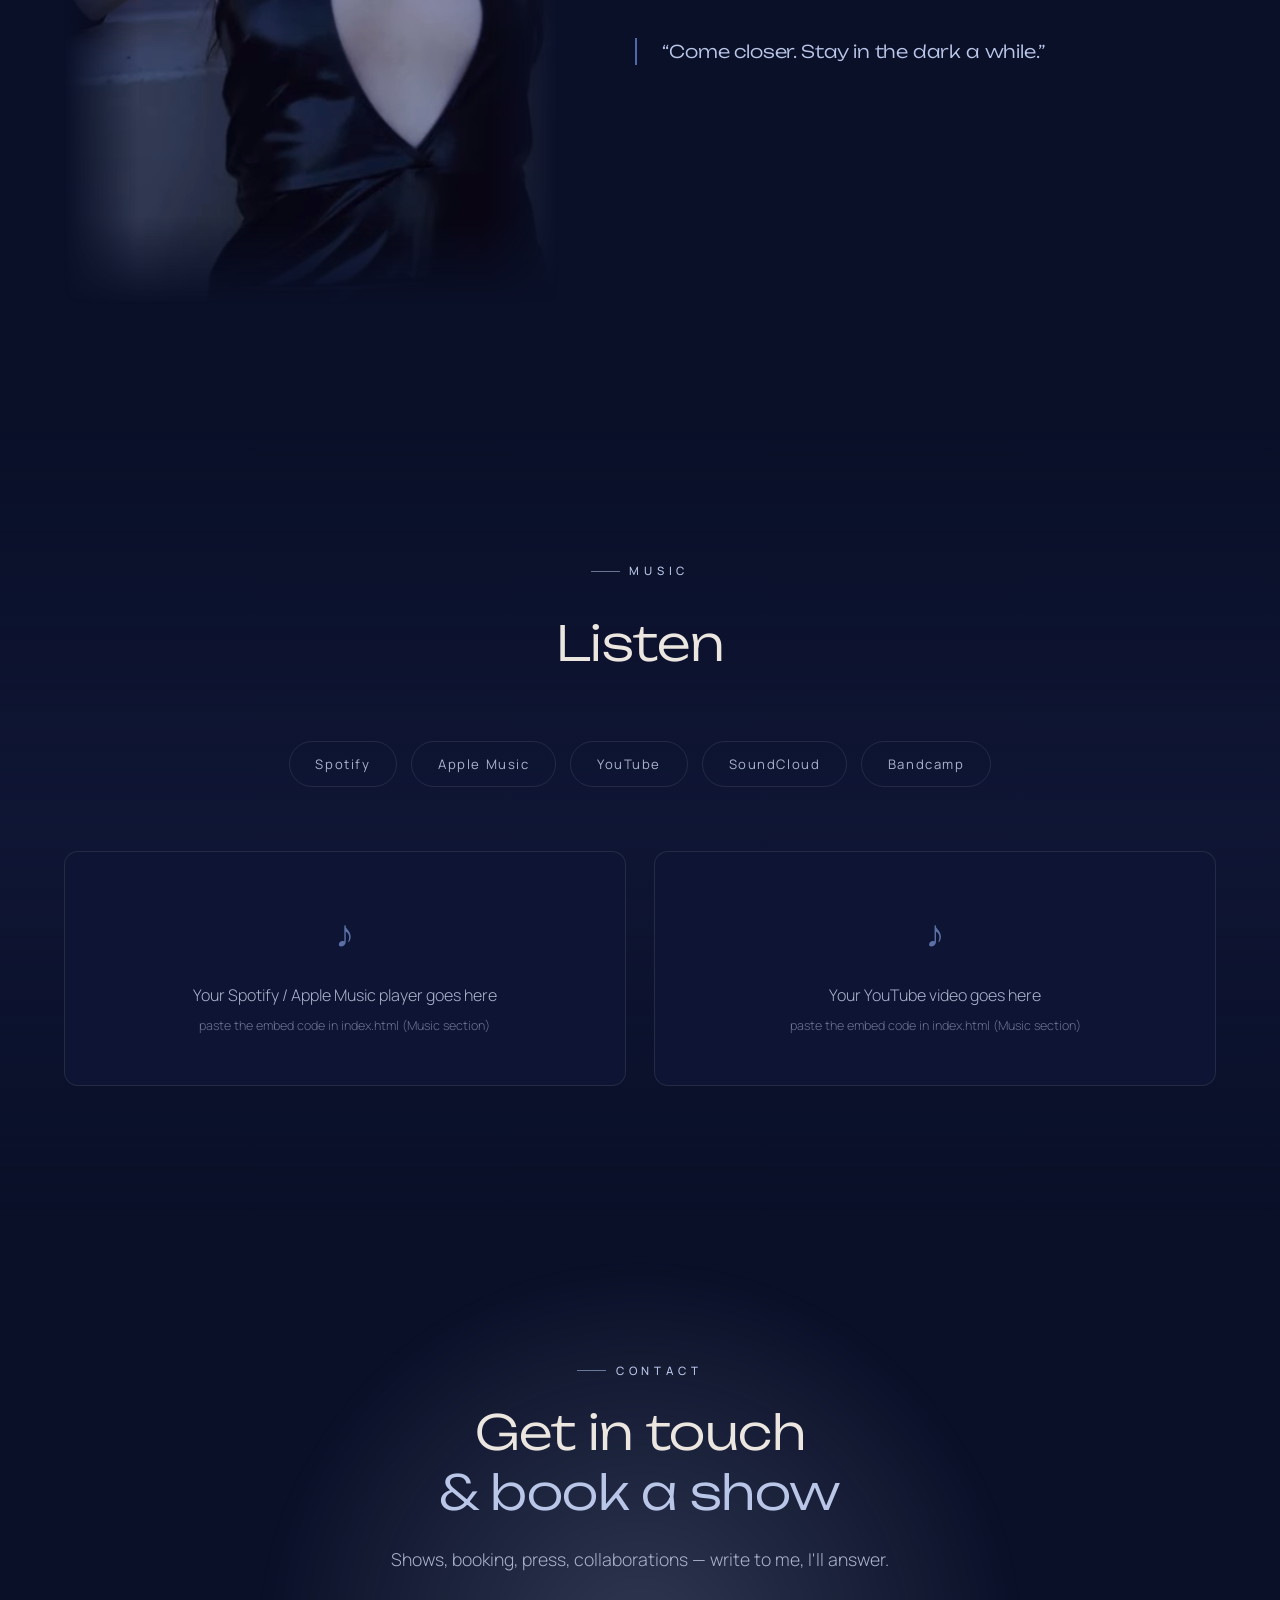
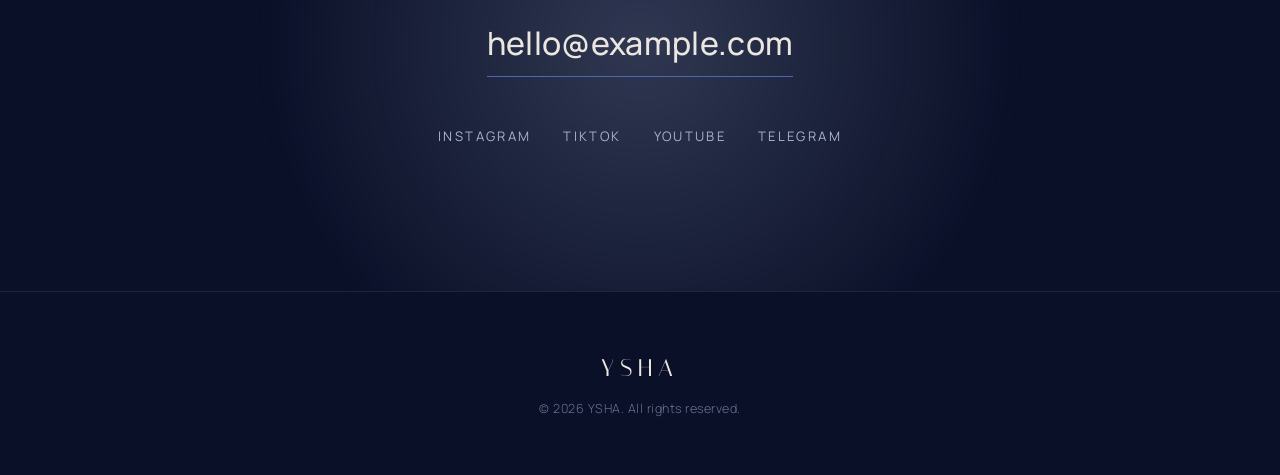
==== commit 8059d547: "Десктоп-шапка: фото на весь экран (полноэкранное), имя поверх, низ растворяется" ====
--- a/index.html
+++ b/index.html
@@ -18,7 +18,7 @@
   <link rel="preconnect" href="https://fonts.gstatic.com" crossorigin />
   <link href="https://fonts.googleapis.com/css2?family=Italiana&family=Unbounded:wght@300;400&family=Playfair+Display:ital,wght@0,400;0,500;0,600;0,700;0,800;1,400;1,500;1,600&family=Manrope:wght@200;300;400;500&display=swap" rel="stylesheet" />
 
-  <link rel="stylesheet" href="css/style.css?v=74" />
+  <link rel="stylesheet" href="css/style.css?v=75" />
 </head>
 <body>
 
--- a/css/style.css
+++ b/css/style.css
@@ -294,35 +294,16 @@
   align-items: stretch;
   overflow: hidden;
 }
-/* Космическая пыль с фото, растянутая на весь экран (размытый слой-подложка) */
-.hero::before {
-  content: "";
-  position: absolute;
-  inset: 0;
-  z-index: 0;
-  background: url("../assets/about.webp") no-repeat 50% 28%;
-  background-size: cover;
-  filter: blur(72px) brightness(0.7) saturate(1.18);
-  transform: scale(1.3);
-  opacity: 0.9;
-  pointer-events: none;
-}
 
 /* Фото справа во всю высоту (журнальный сплит) */
 .hero__figure {
-  position: relative;
-  height: 100%;
+  position: absolute;
+  inset: 0;
   z-index: 1;
   overflow: hidden;
-  /* Растворяем края фото в прозрачность (как на мобильном) — сквозь них фон сайта */
-  -webkit-mask-image:
-    linear-gradient(to right, transparent 0%, #000 24%, #000 90%, transparent 100%),
-    linear-gradient(to bottom, transparent 0%, #000 12%, #000 86%, transparent 100%);
-  -webkit-mask-composite: source-in;
-  mask-image:
-    linear-gradient(to right, transparent 0%, #000 24%, #000 90%, transparent 100%),
-    linear-gradient(to bottom, transparent 0%, #000 12%, #000 86%, transparent 100%);
-  mask-composite: intersect;
+  /* Фото на весь экран, низ растворяется в фон */
+  -webkit-mask-image: linear-gradient(to bottom, #000 68%, transparent 98%);
+  mask-image: linear-gradient(to bottom, #000 68%, transparent 98%);
 }
 .hero__figure img,
 .hero__figure video {
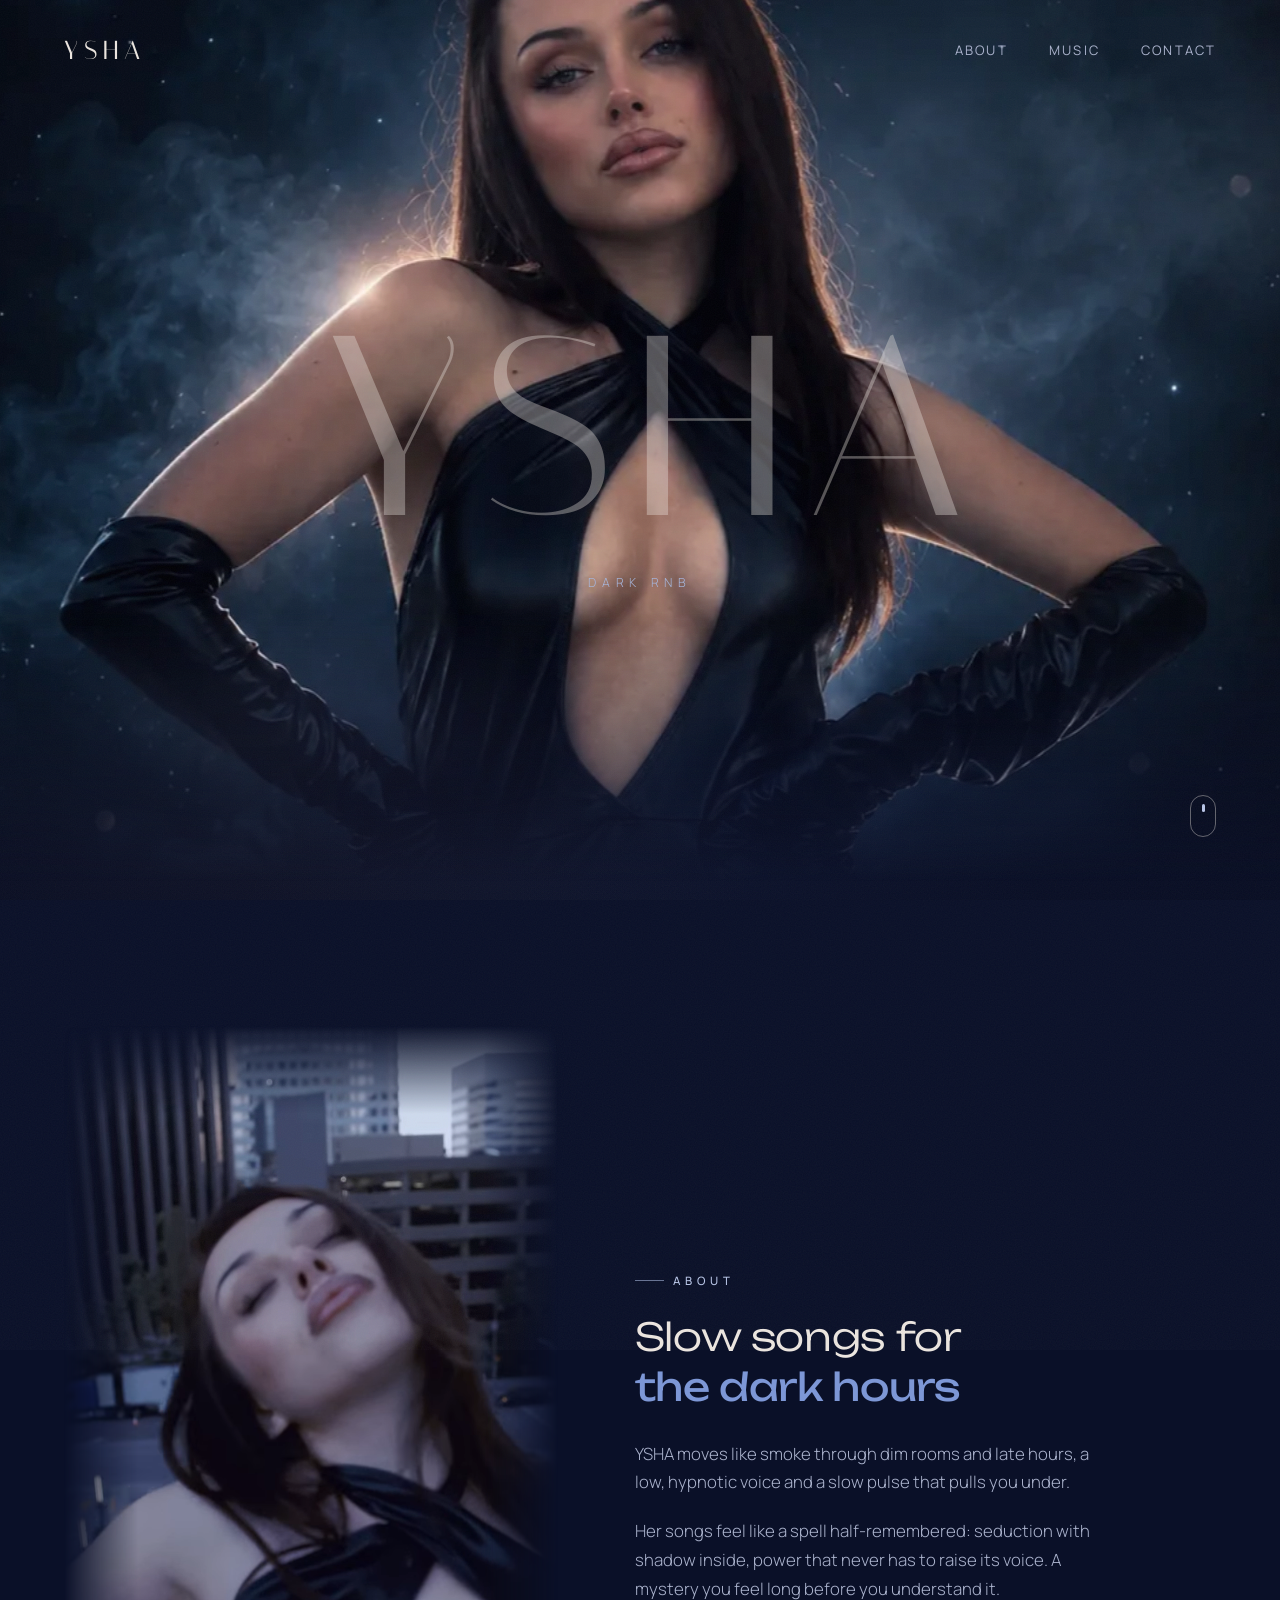
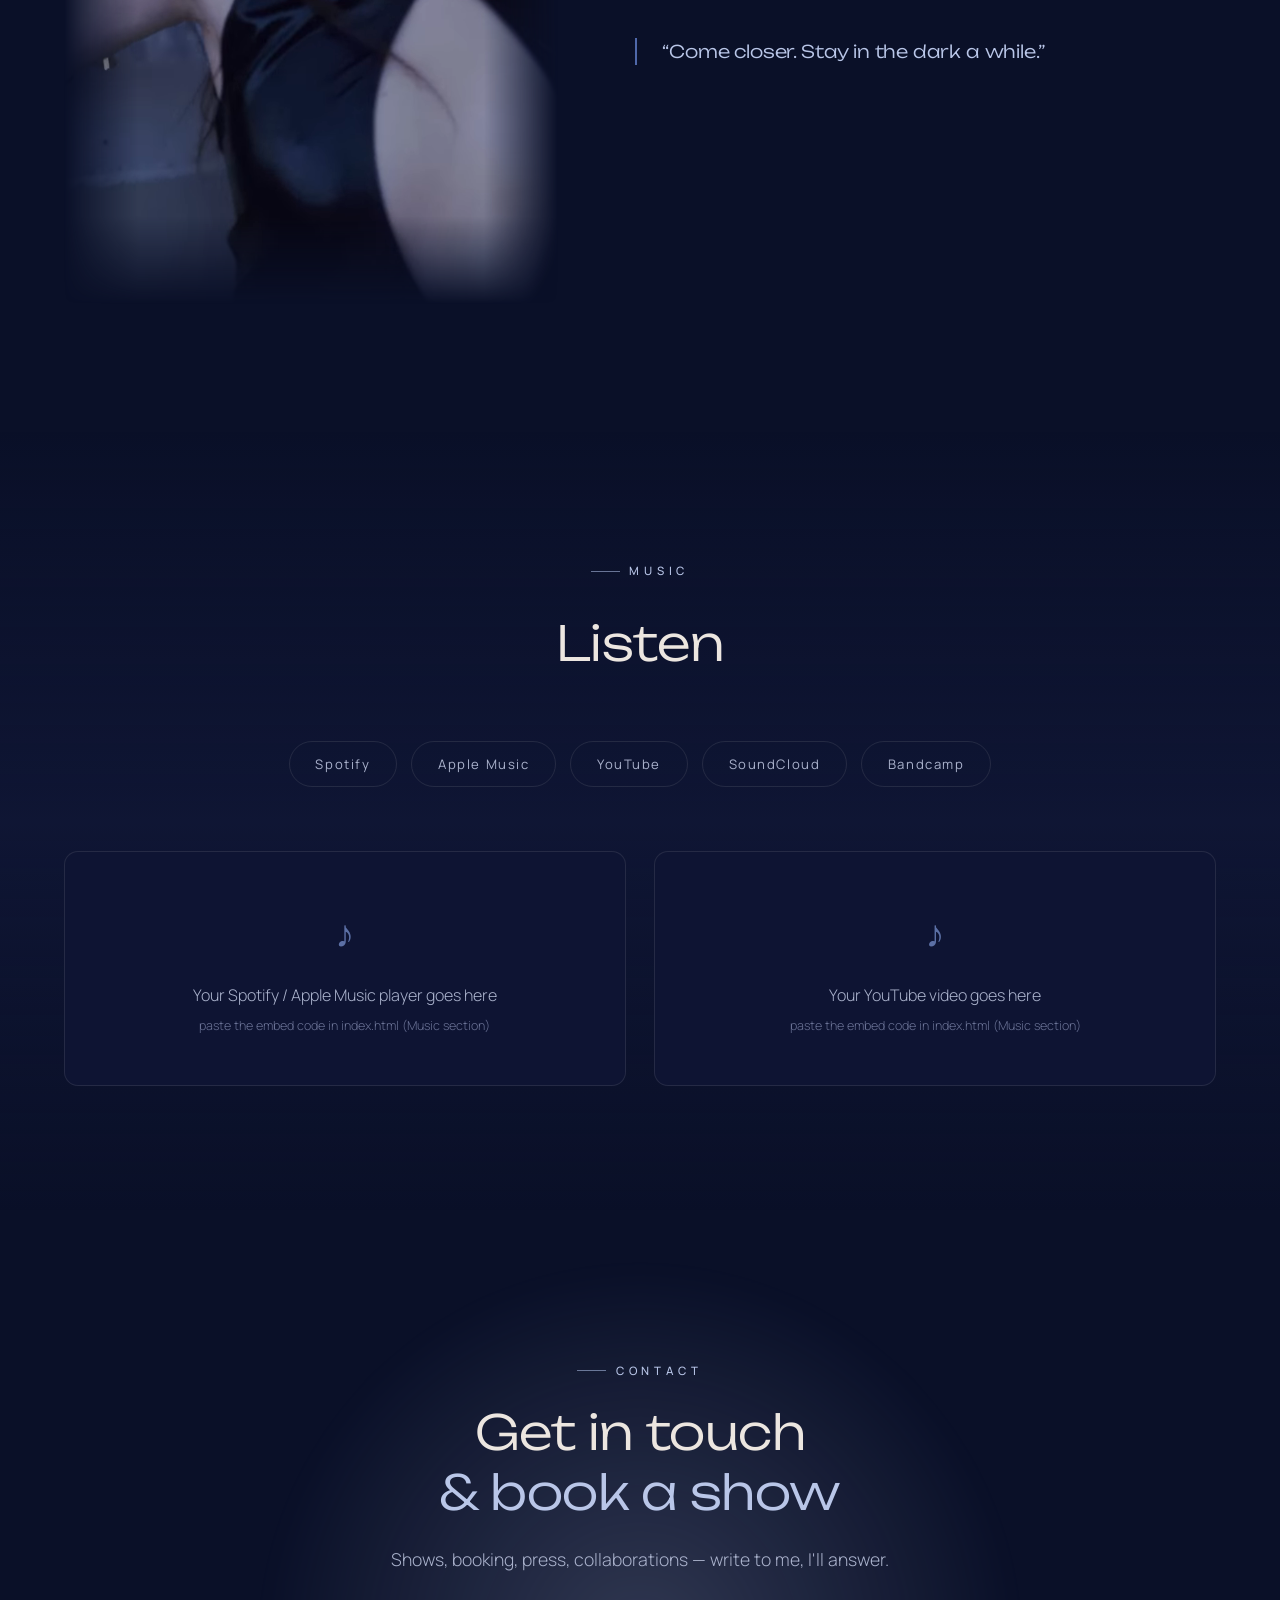
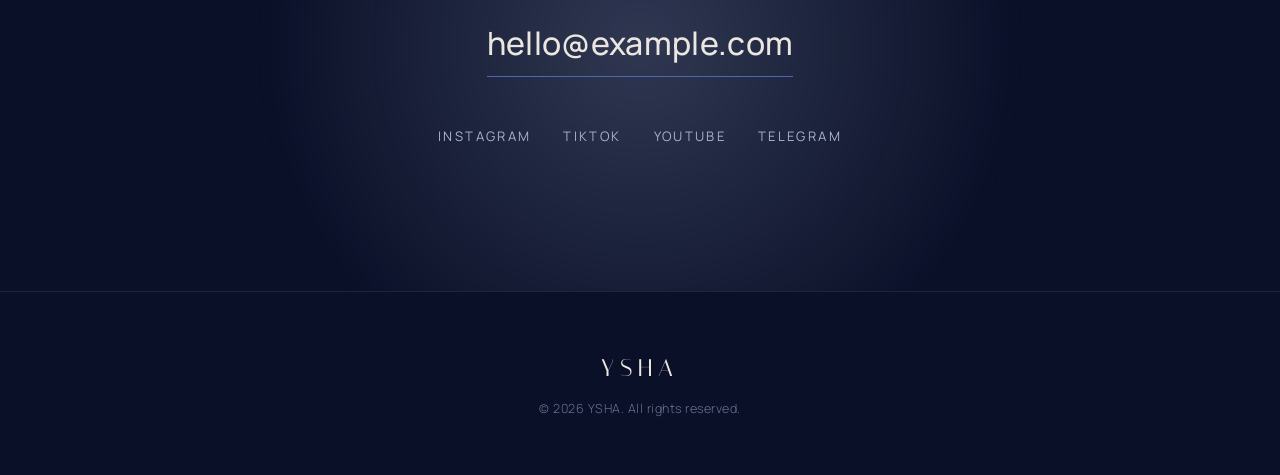
==== commit f90ca3bb: "Десктоп-шапка: имя по центру и статично (убран параллакс контента)" ====
--- a/index.html
+++ b/index.html
@@ -18,7 +18,7 @@
   <link rel="preconnect" href="https://fonts.gstatic.com" crossorigin />
   <link href="https://fonts.googleapis.com/css2?family=Italiana&family=Unbounded:wght@300;400&family=Playfair+Display:ital,wght@0,400;0,500;0,600;0,700;0,800;1,400;1,500;1,600&family=Manrope:wght@200;300;400;500&display=swap" rel="stylesheet" />
 
-  <link rel="stylesheet" href="css/style.css?v=75" />
+  <link rel="stylesheet" href="css/style.css?v=76" />
 </head>
 <body>
 
@@ -170,6 +170,6 @@
     <p class="footer__copy">© <span id="year"></span> YSHA. All rights reserved.</p>
   </footer>
 
-  <script src="js/main.js?v=36"></script>
+  <script src="js/main.js?v=37"></script>
 </body>
 </html>
--- a/css/style.css
+++ b/css/style.css
@@ -347,9 +347,9 @@
   z-index: 3;
   display: flex;
   flex-direction: column;
-  align-items: flex-end;
+  align-items: center;
   justify-content: center;
-  text-align: right;
+  text-align: center;
   padding: 0 clamp(1.5rem, 6vw, 6rem);
   pointer-events: none;
 }
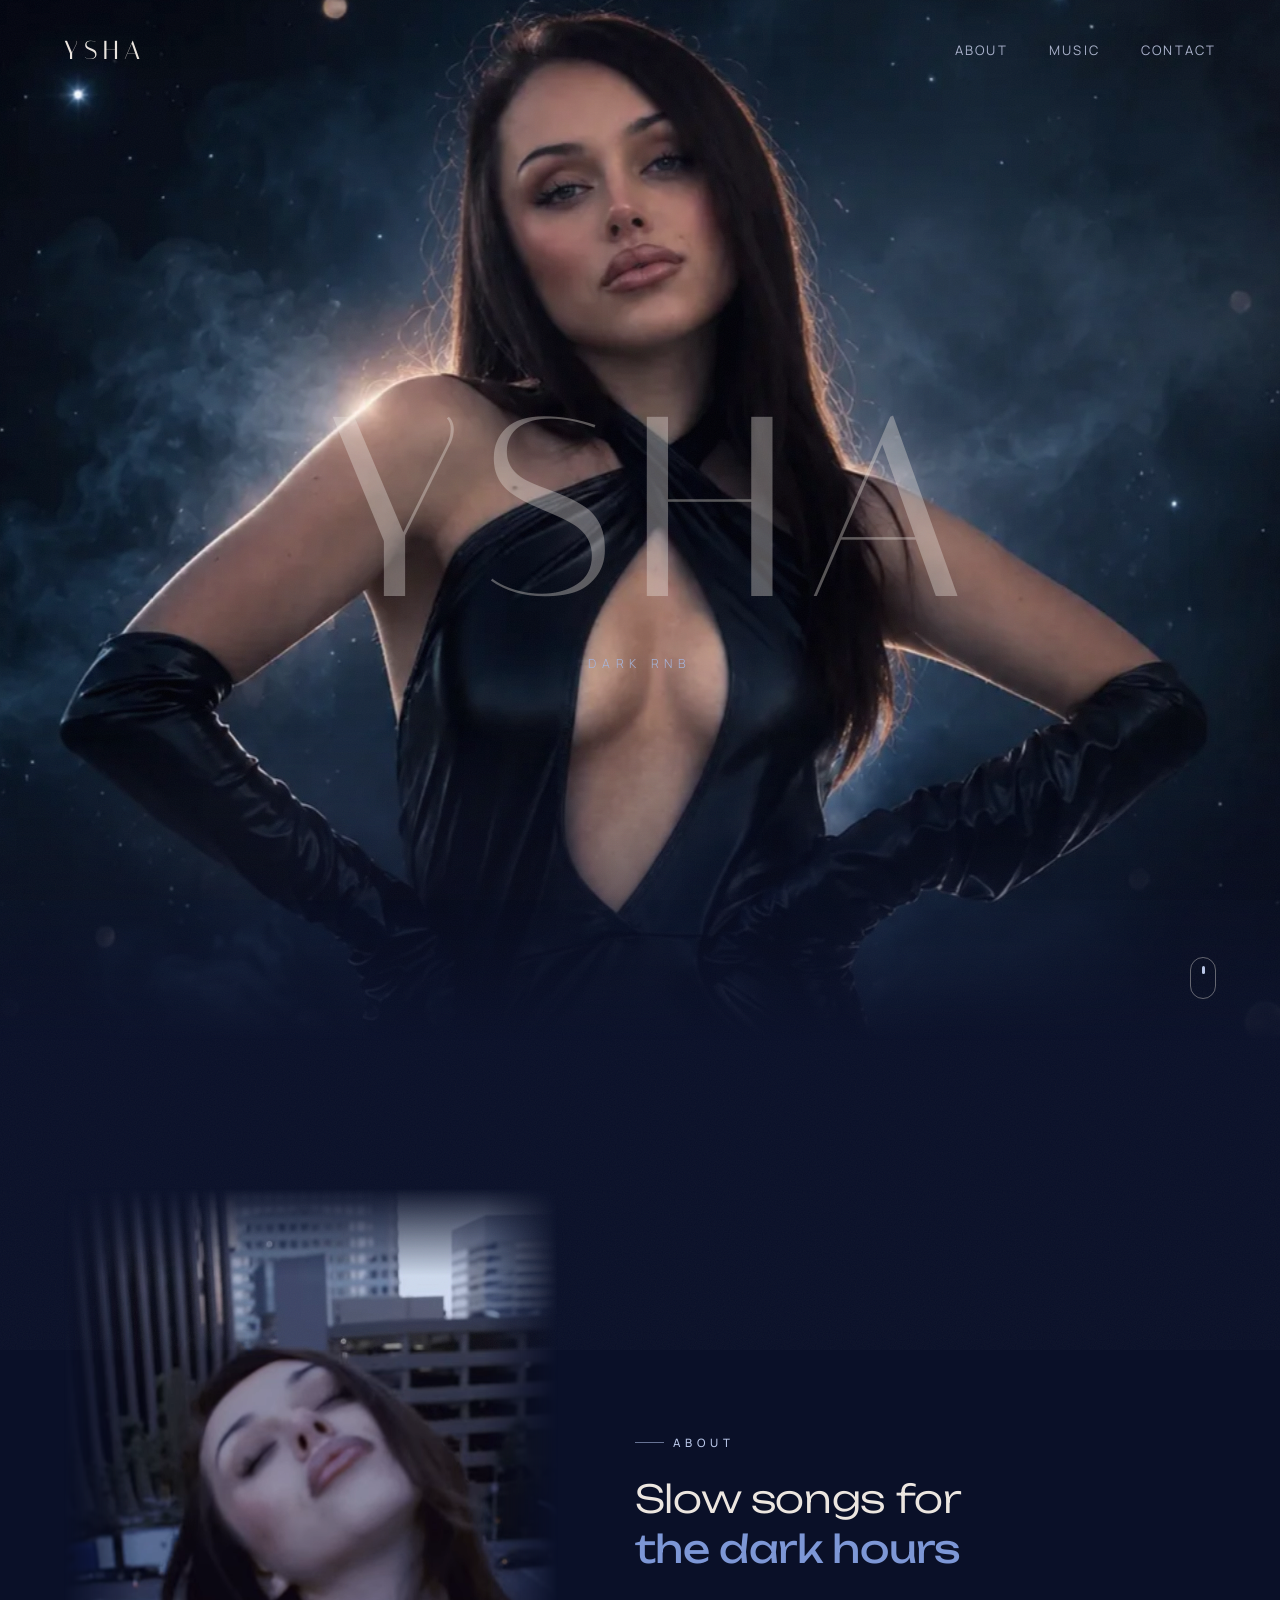
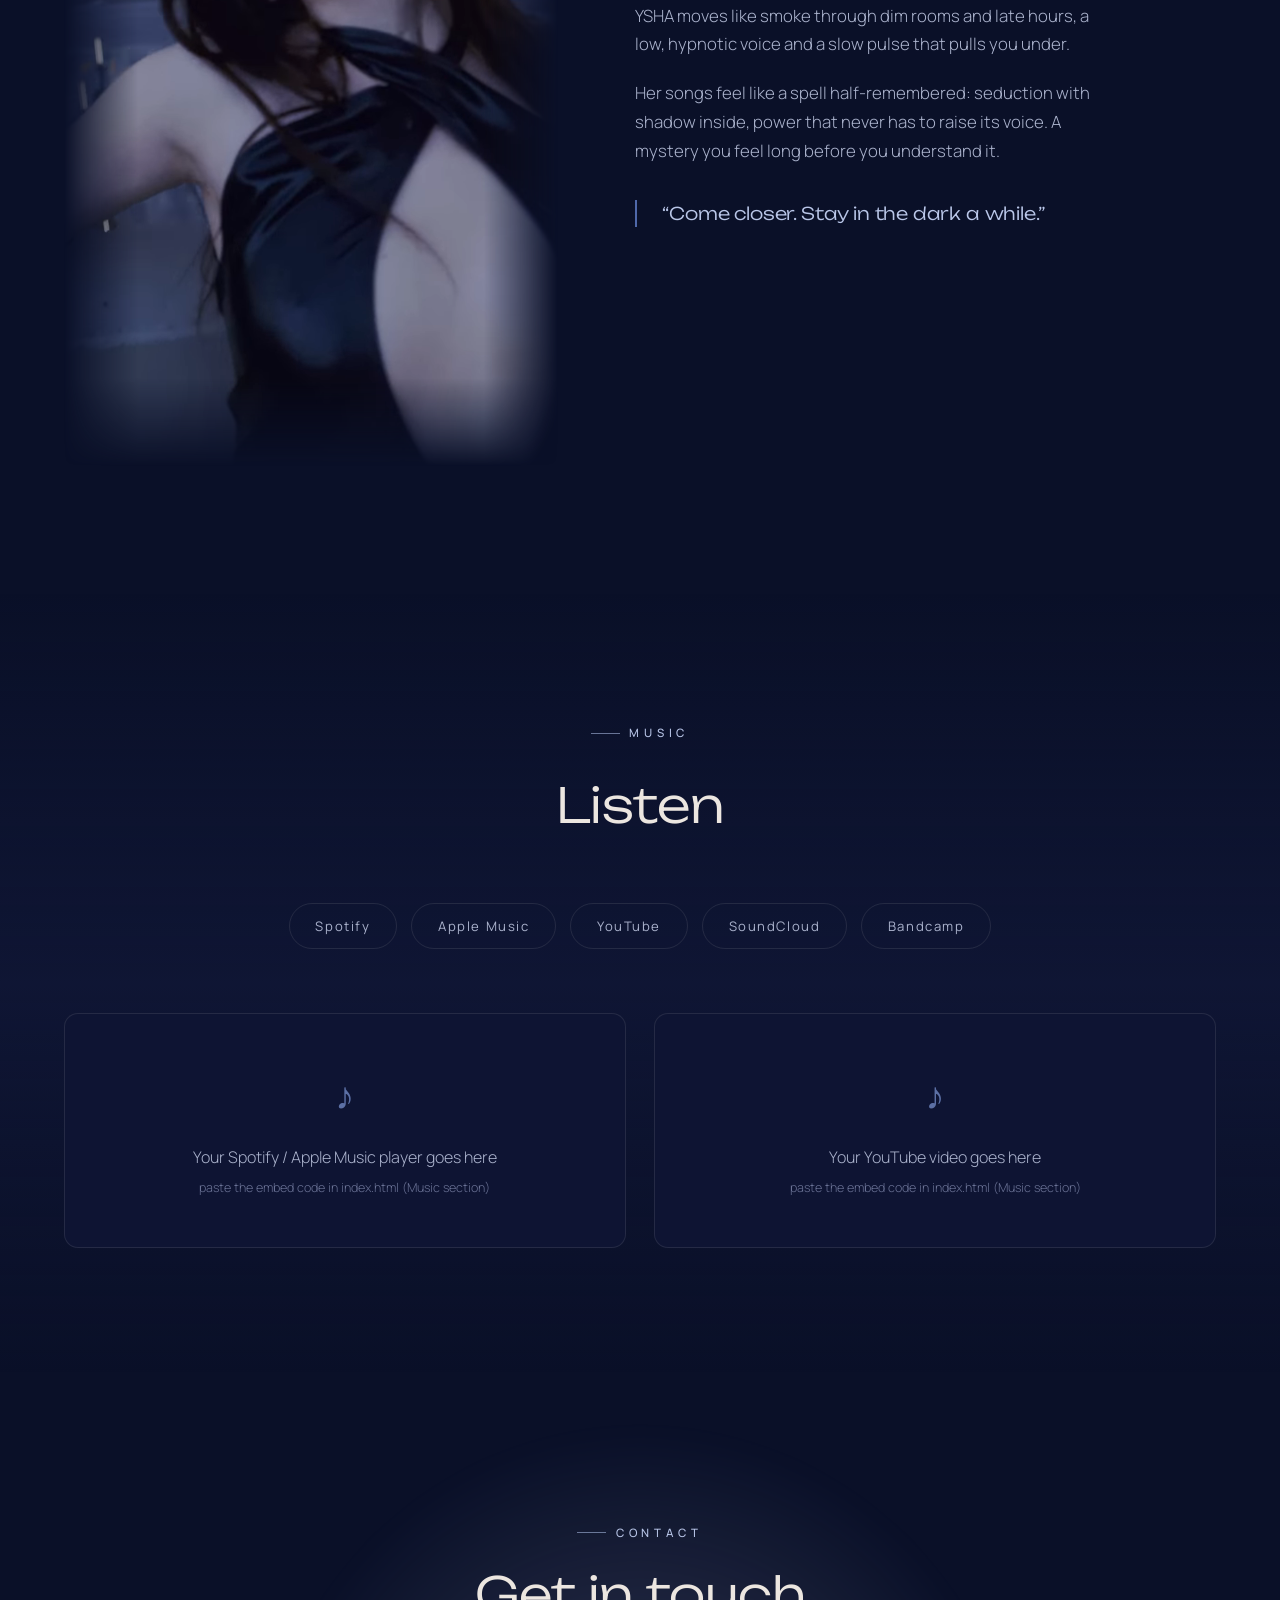
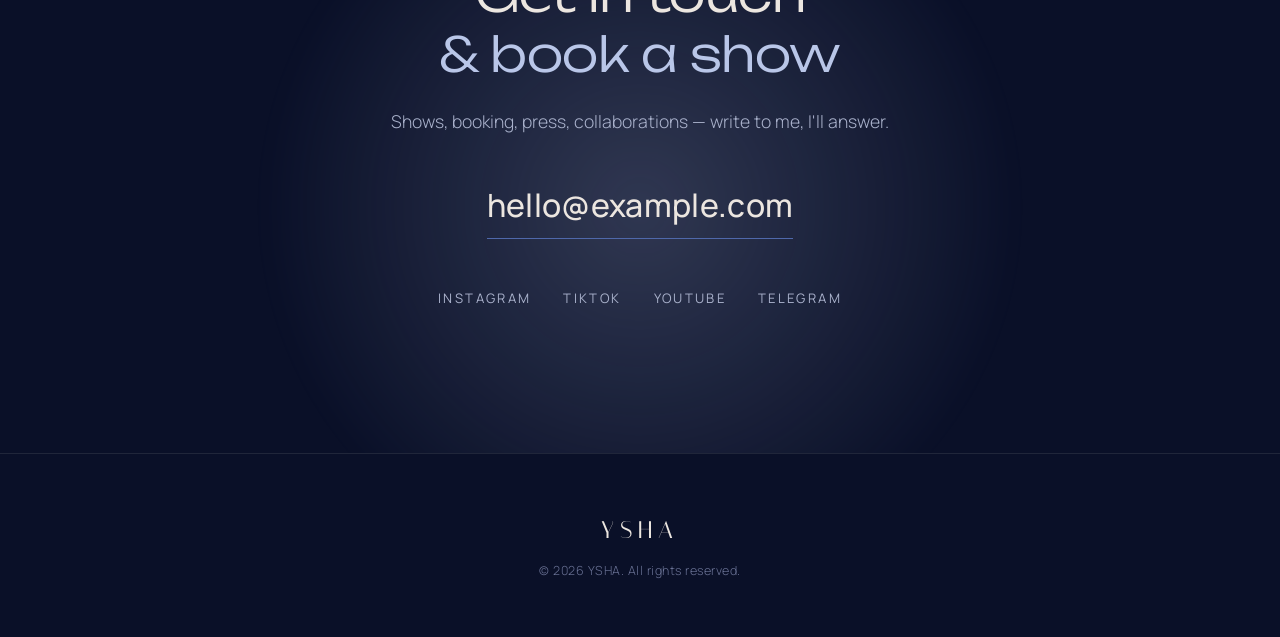
==== commit 923e3f51: "Десктоп-шапка: показана голова целиком (кадр выше), шапка растянута выше; мобайл высоту сохранил" ====
--- a/index.html
+++ b/index.html
@@ -18,7 +18,7 @@
   <link rel="preconnect" href="https://fonts.gstatic.com" crossorigin />
   <link href="https://fonts.googleapis.com/css2?family=Italiana&family=Unbounded:wght@300;400&family=Playfair+Display:ital,wght@0,400;0,500;0,600;0,700;0,800;1,400;1,500;1,600&family=Manrope:wght@200;300;400;500&display=swap" rel="stylesheet" />
 
-  <link rel="stylesheet" href="css/style.css?v=76" />
+  <link rel="stylesheet" href="css/style.css?v=77" />
 </head>
 <body>
 
--- a/css/style.css
+++ b/css/style.css
@@ -287,8 +287,8 @@
    ============================================================ */
 .hero {
   position: relative;
-  min-height: 100vh;
-  min-height: 100svh;
+  min-height: 118vh;
+  min-height: 118svh;
   display: grid;
   grid-template-columns: 1fr 0.92fr;
   align-items: stretch;
@@ -311,7 +311,7 @@
   width: 100%;
   height: 100%;
   object-fit: cover;
-  object-position: center 26%;   /* держим лицо в кадре */
+  object-position: center 15%;   /* показываем голову/лицо целиком */
 }
 /* Мягкая растушёвка краёв — статичные градиенты цветом фона (лёгкие для GPU) */
 .hero__figure::before {
@@ -741,6 +741,8 @@
   .hero {
     grid-template-columns: 1fr;
     align-items: center;
+    min-height: 100vh;
+    min-height: 100svh;
   }
   .hero__figure {
     position: absolute;
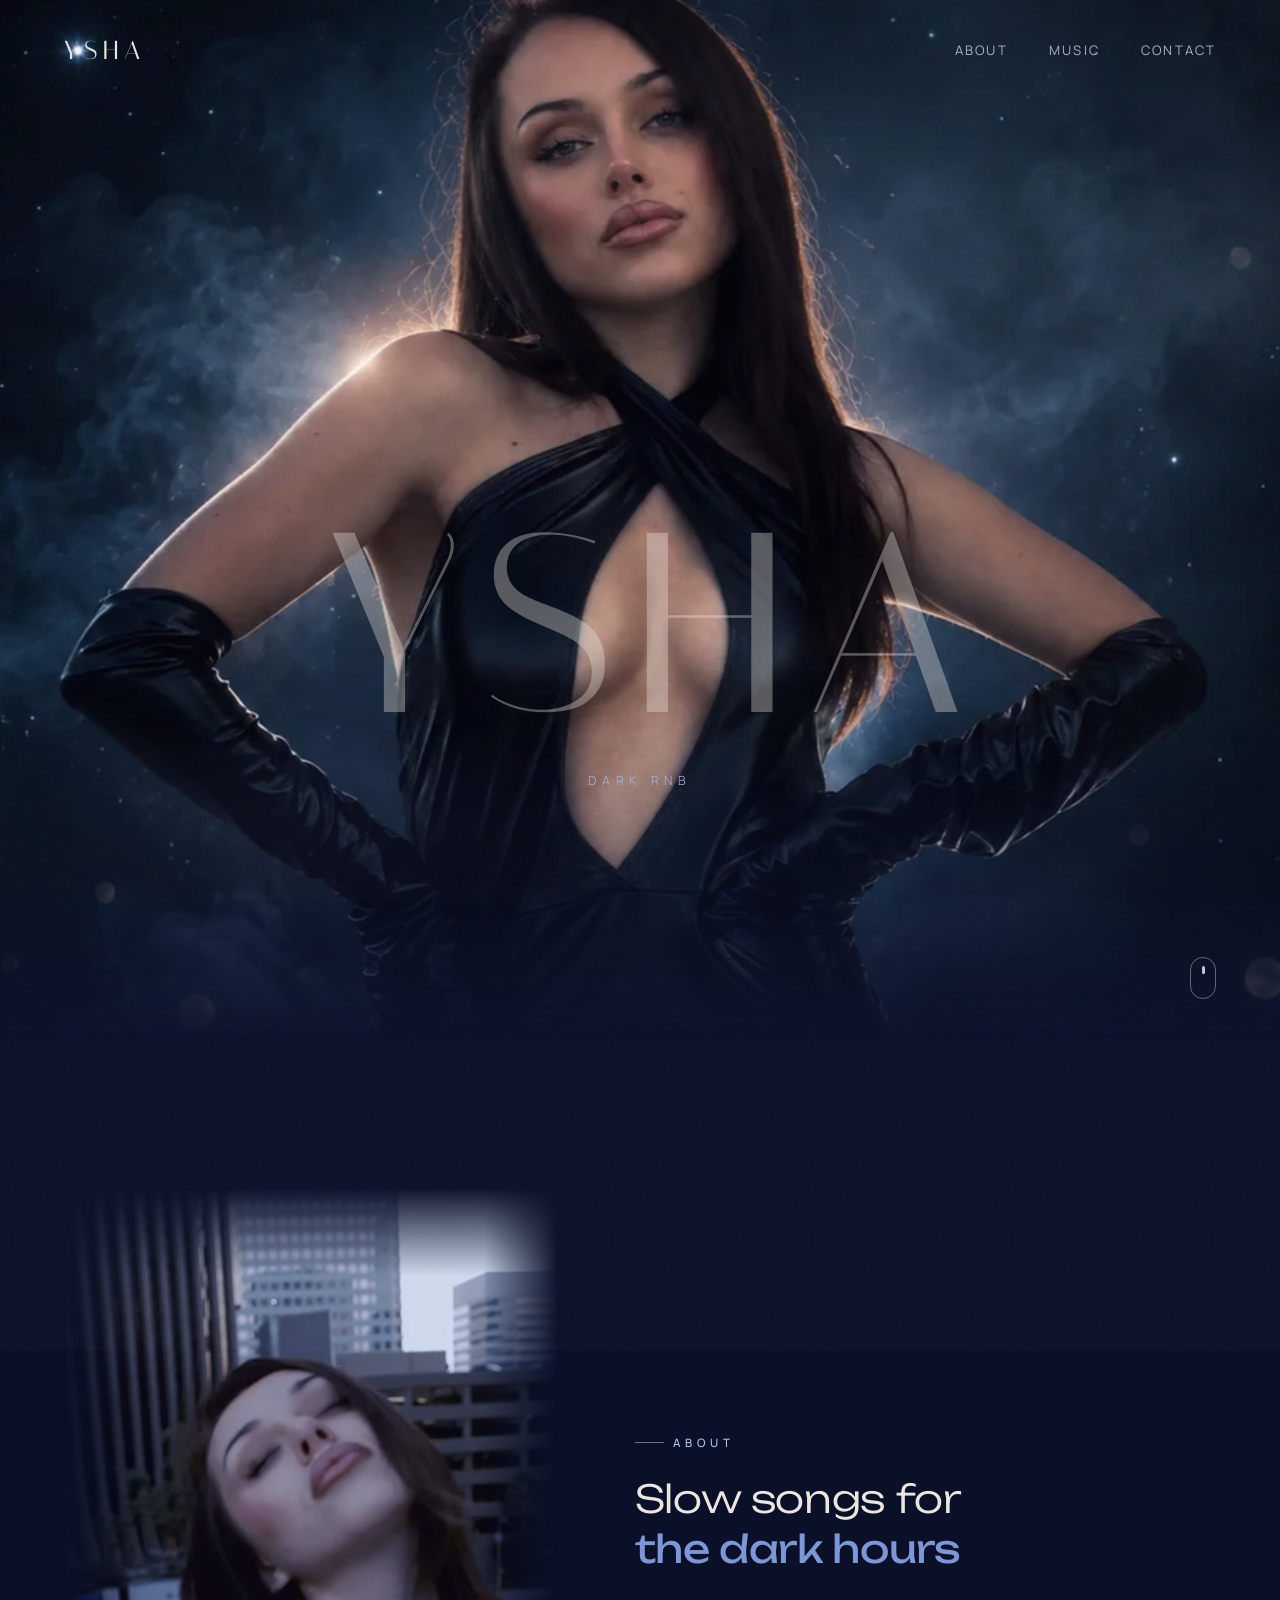
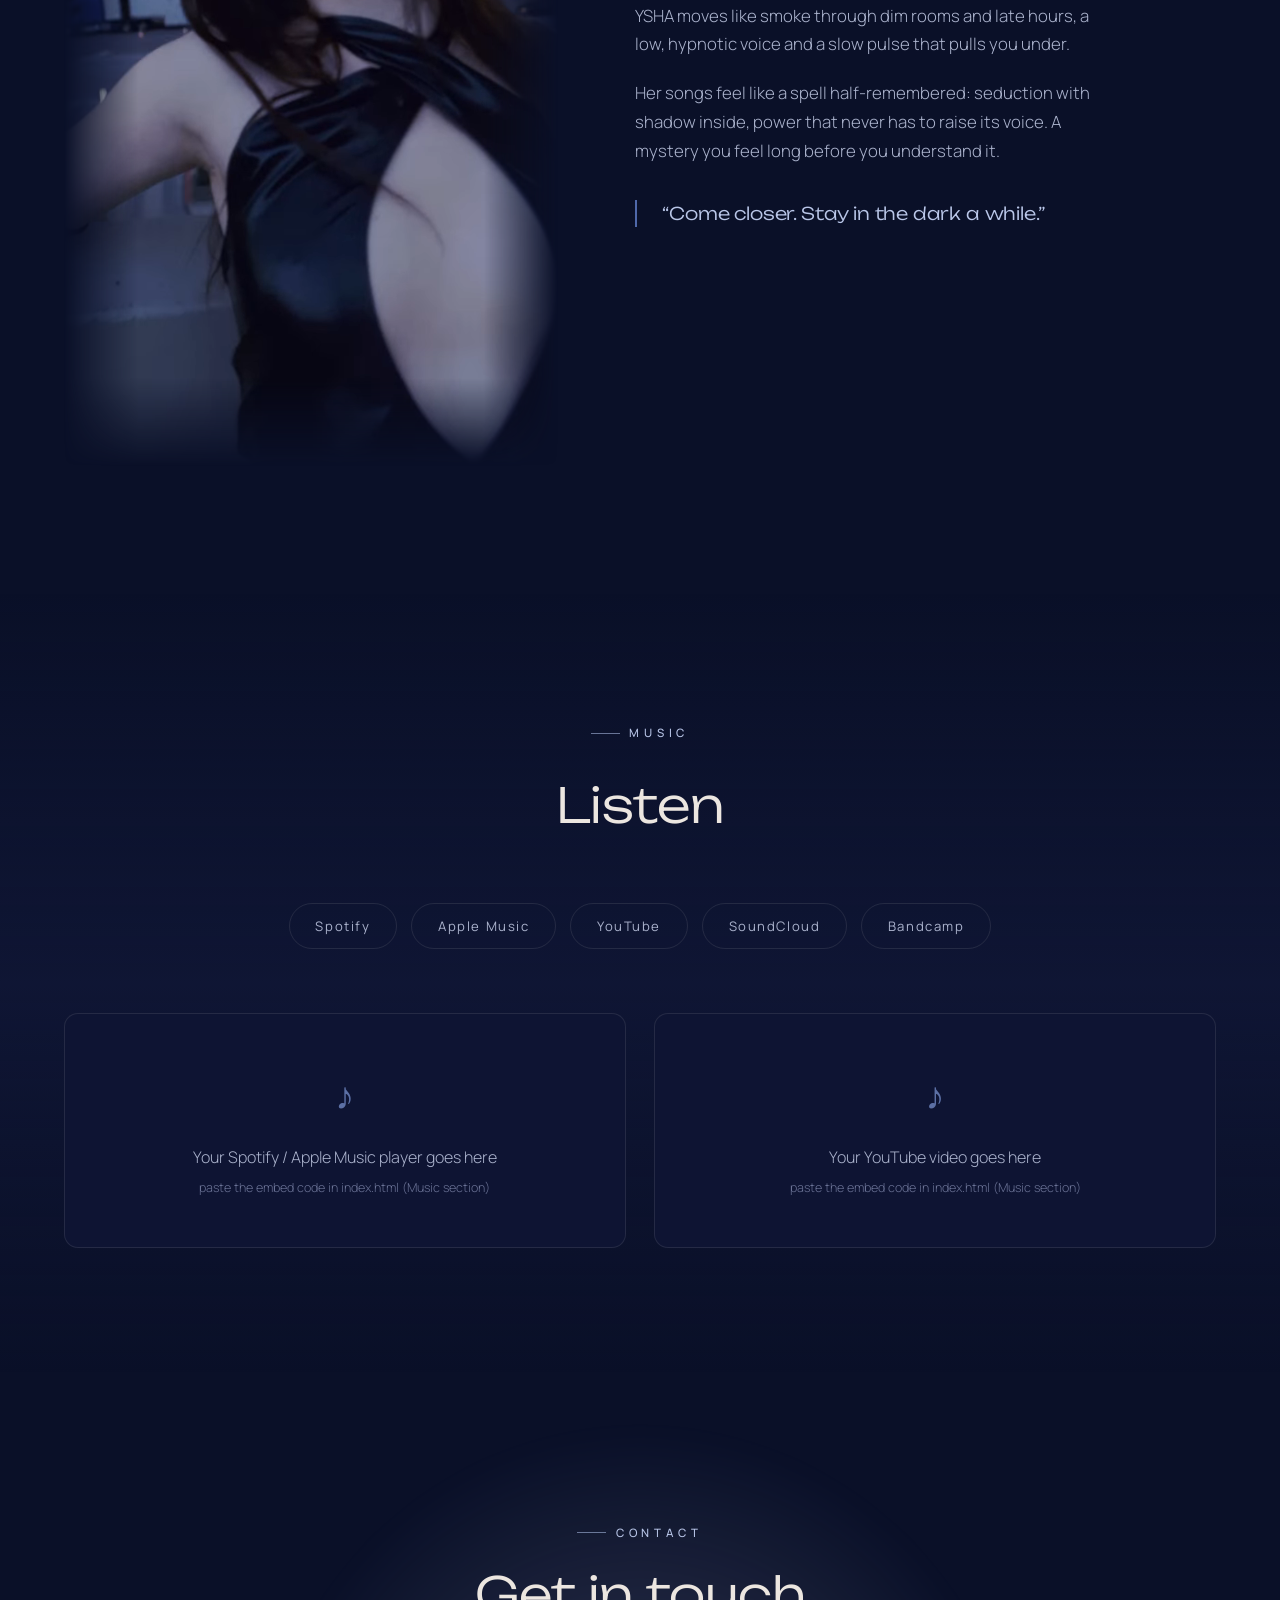
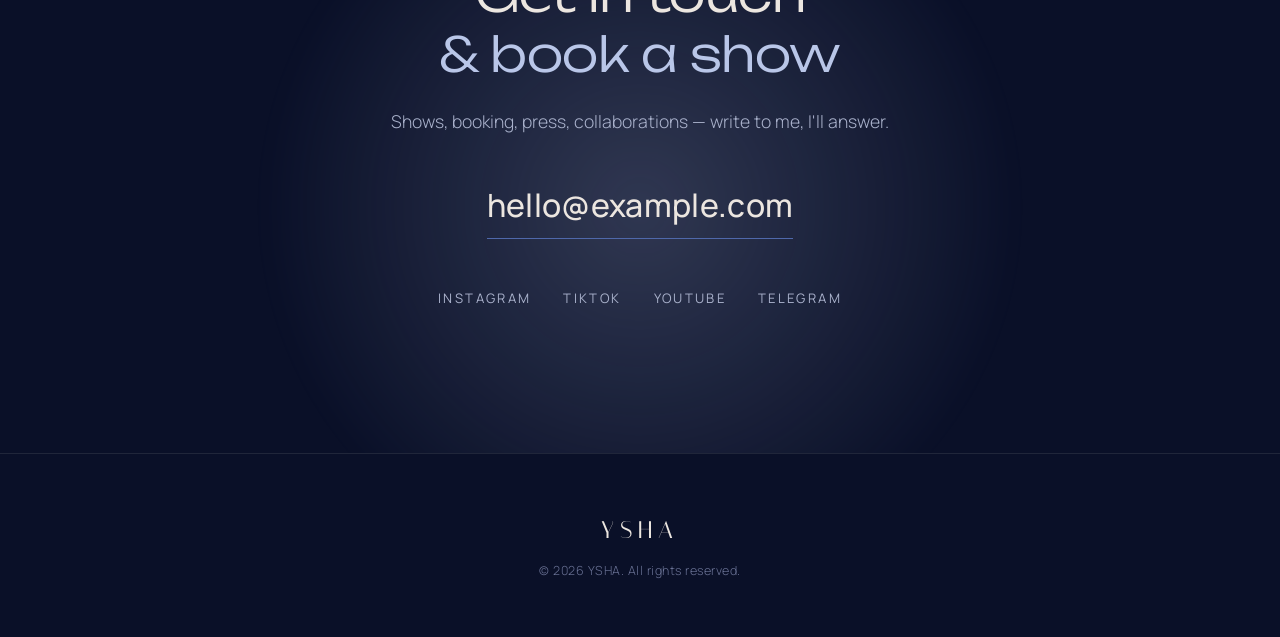
==== commit 29cf4e3d: "Десктоп-шапка: половина лба в кадре, имя опущено к груди" ====
--- a/index.html
+++ b/index.html
@@ -18,7 +18,7 @@
   <link rel="preconnect" href="https://fonts.gstatic.com" crossorigin />
   <link href="https://fonts.googleapis.com/css2?family=Italiana&family=Unbounded:wght@300;400&family=Playfair+Display:ital,wght@0,400;0,500;0,600;0,700;0,800;1,400;1,500;1,600&family=Manrope:wght@200;300;400;500&display=swap" rel="stylesheet" />
 
-  <link rel="stylesheet" href="css/style.css?v=77" />
+  <link rel="stylesheet" href="css/style.css?v=78" />
 </head>
 <body>
 
--- a/css/style.css
+++ b/css/style.css
@@ -311,7 +311,7 @@
   width: 100%;
   height: 100%;
   object-fit: cover;
-  object-position: center 15%;   /* показываем голову/лицо целиком */
+  object-position: center 21%;   /* половина лба в кадре */
 }
 /* Мягкая растушёвка краёв — статичные градиенты цветом фона (лёгкие для GPU) */
 .hero__figure::before {
@@ -348,9 +348,9 @@
   display: flex;
   flex-direction: column;
   align-items: center;
-  justify-content: center;
+  justify-content: flex-start;
   text-align: center;
-  padding: 0 clamp(1.5rem, 6vw, 6rem);
+  padding: 56vh clamp(1.5rem, 6vw, 6rem) 0;
   pointer-events: none;
 }
 
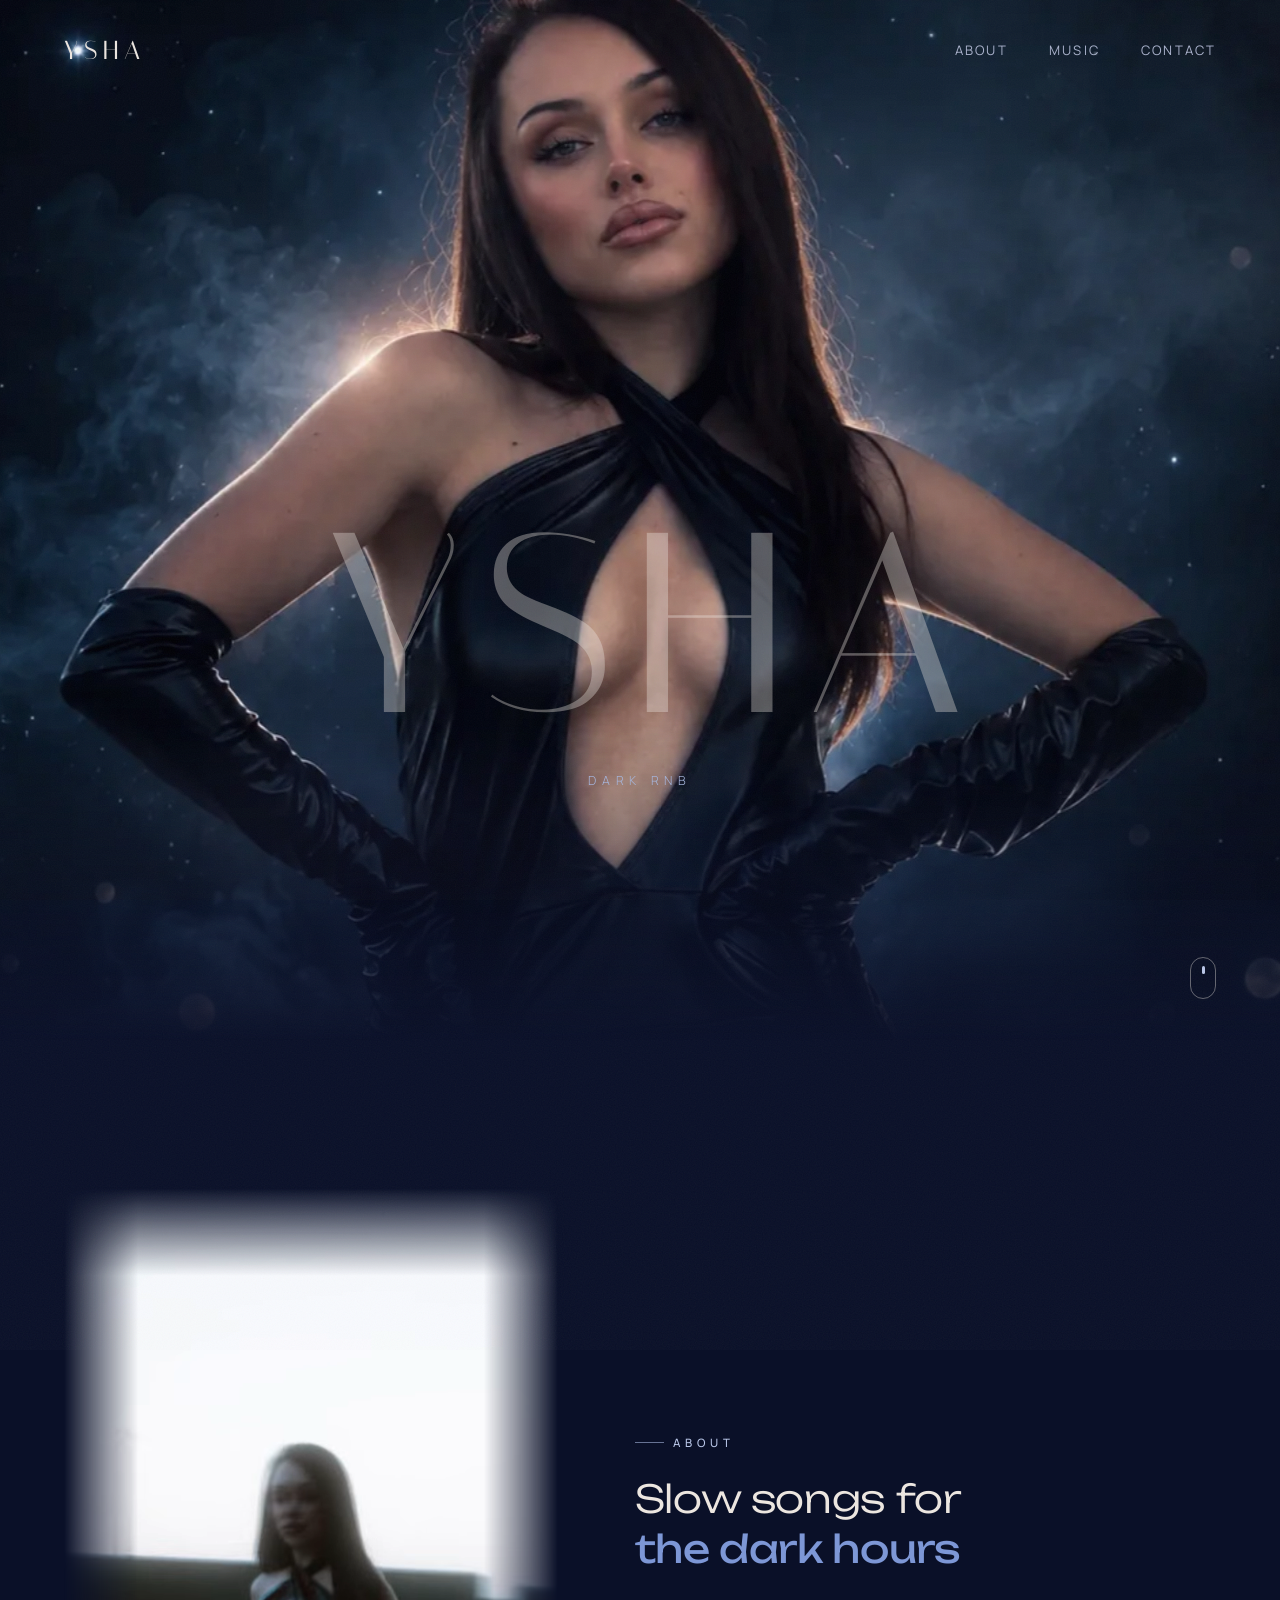
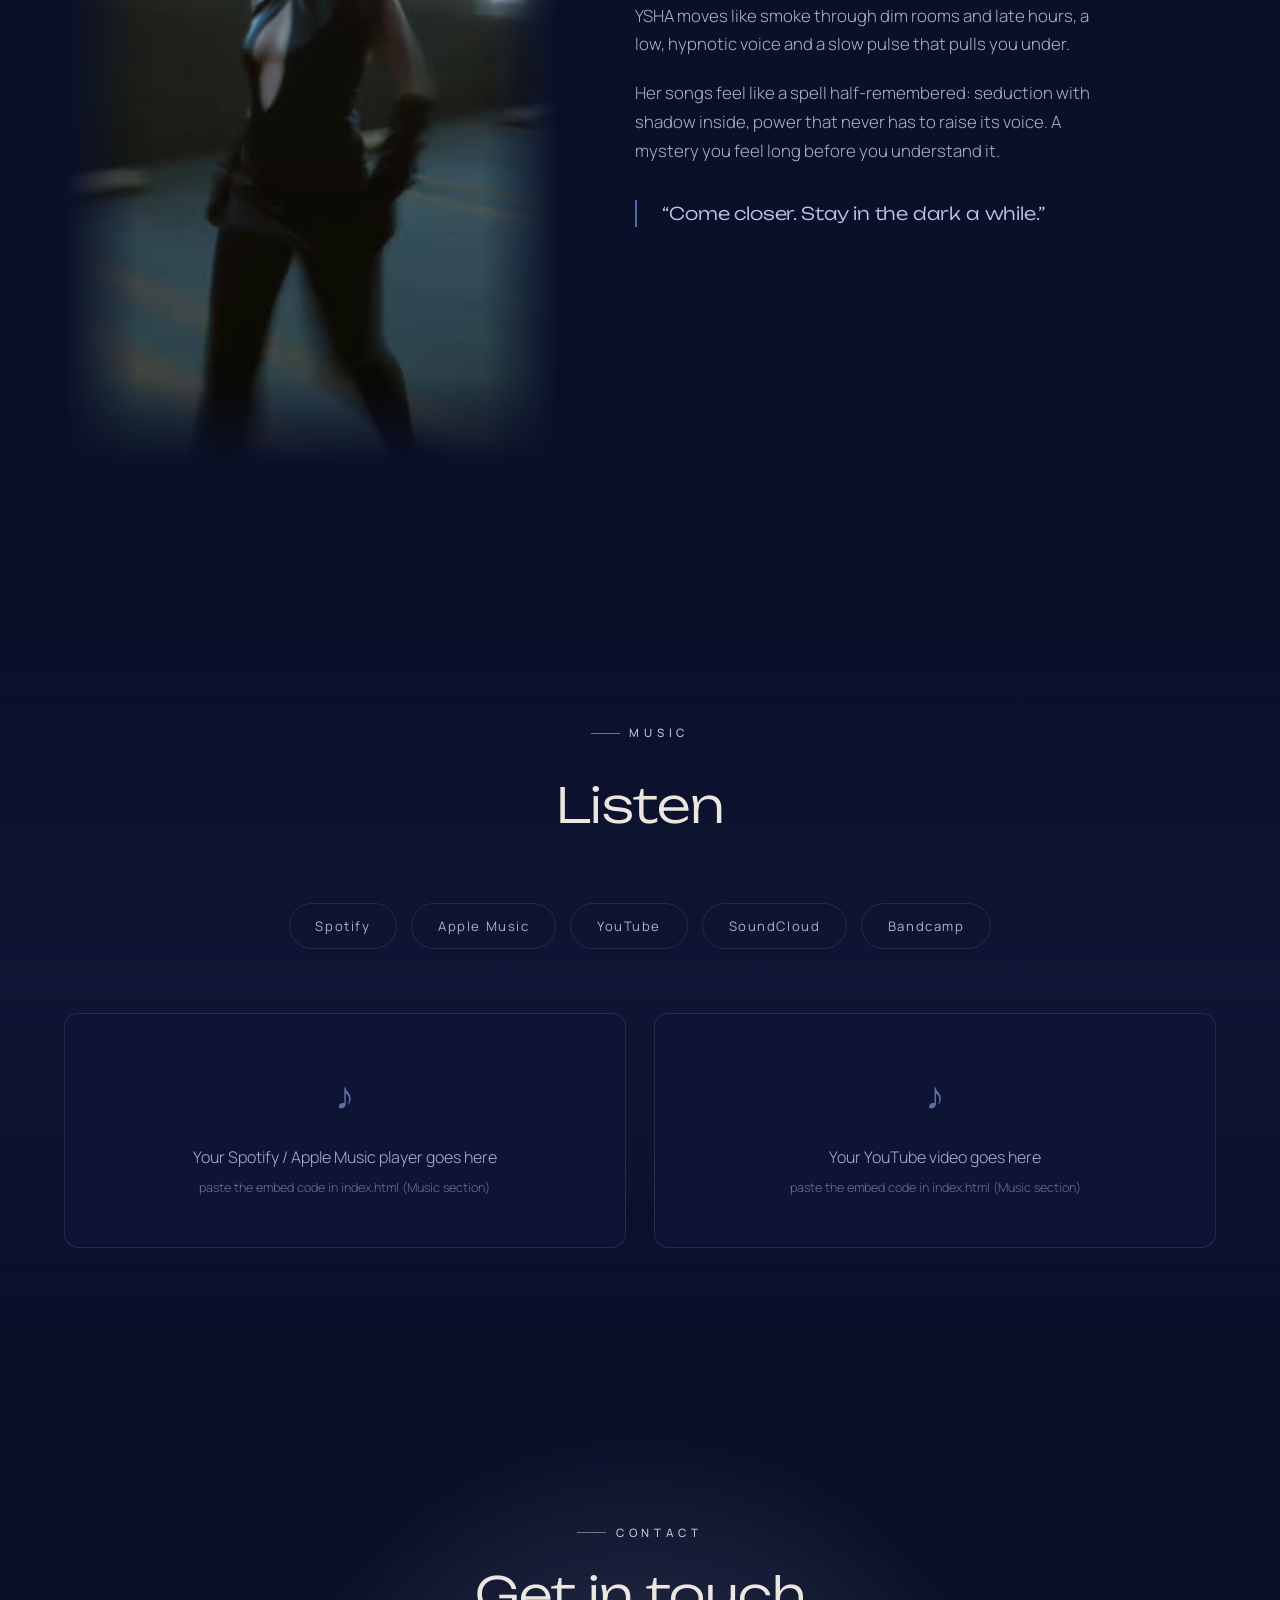
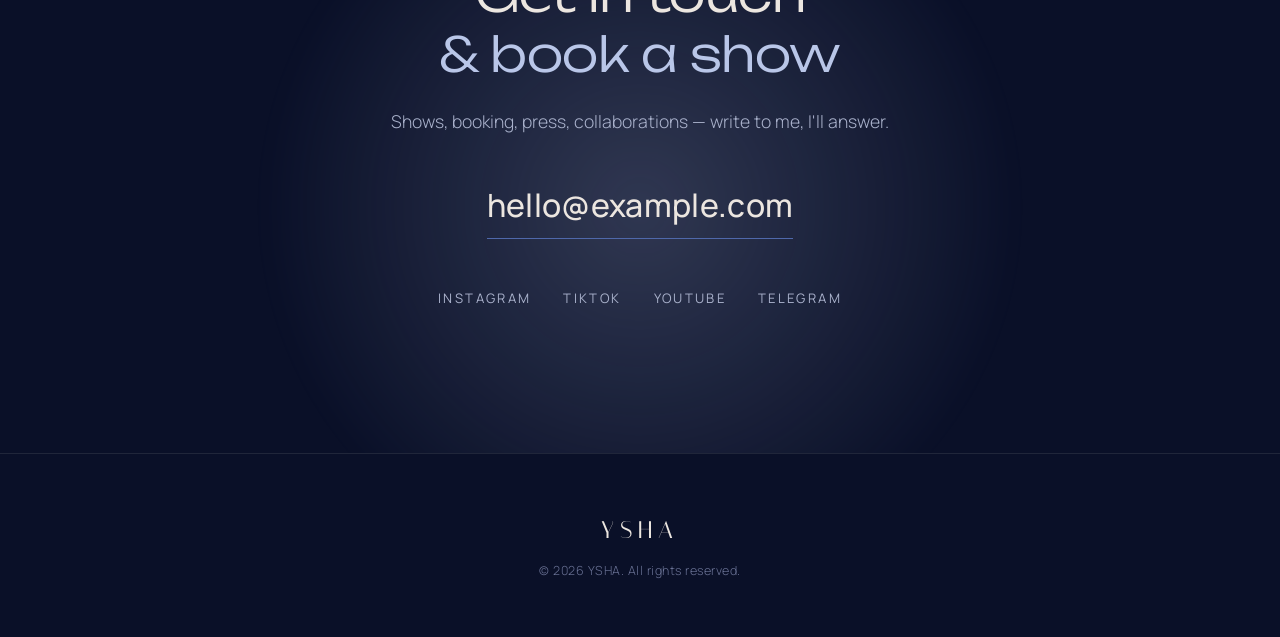
==== commit 00115b81: "About: заменено видео на новое, поставлено в луп (зациклено)" ====
--- a/index.html
+++ b/index.html
@@ -74,10 +74,10 @@
       <div class="about__portrait reveal">
         <!-- ░░ ЗАМЕНИ src на своё фото: assets/portrait.jpg ░░ -->
         <div class="about__frame">
-          <video class="about__video" autoplay muted playsinline preload="auto"
-                 poster="assets/about-video-poster.jpg">
-            <source src="assets/about-video.webm" type="video/webm" />
-            <source src="assets/about-video.mp4" type="video/mp4" />
+          <video class="about__video" autoplay muted loop playsinline preload="auto"
+                 poster="assets/about-video-poster.jpg?v=2">
+            <source src="assets/about-video.webm?v=2" type="video/webm" />
+            <source src="assets/about-video.mp4?v=2" type="video/mp4" />
           </video>
         </div>
       </div>
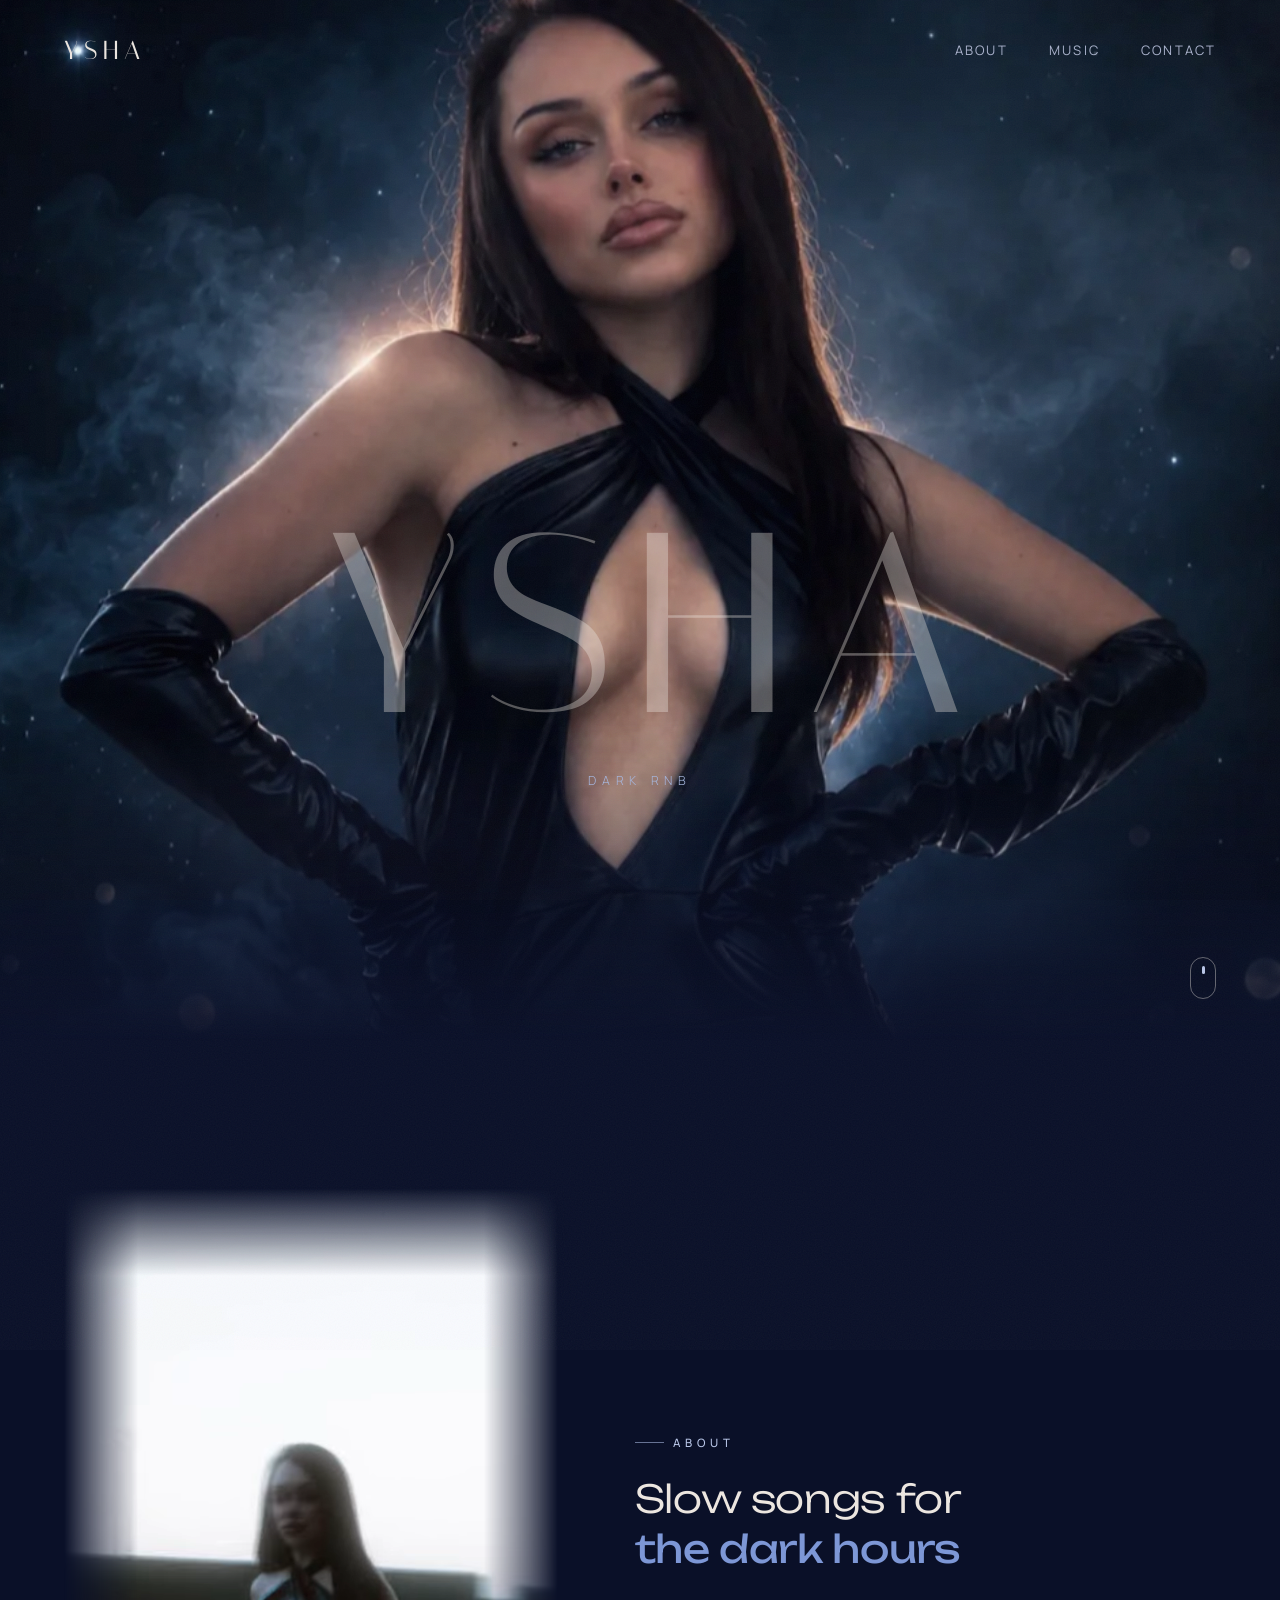
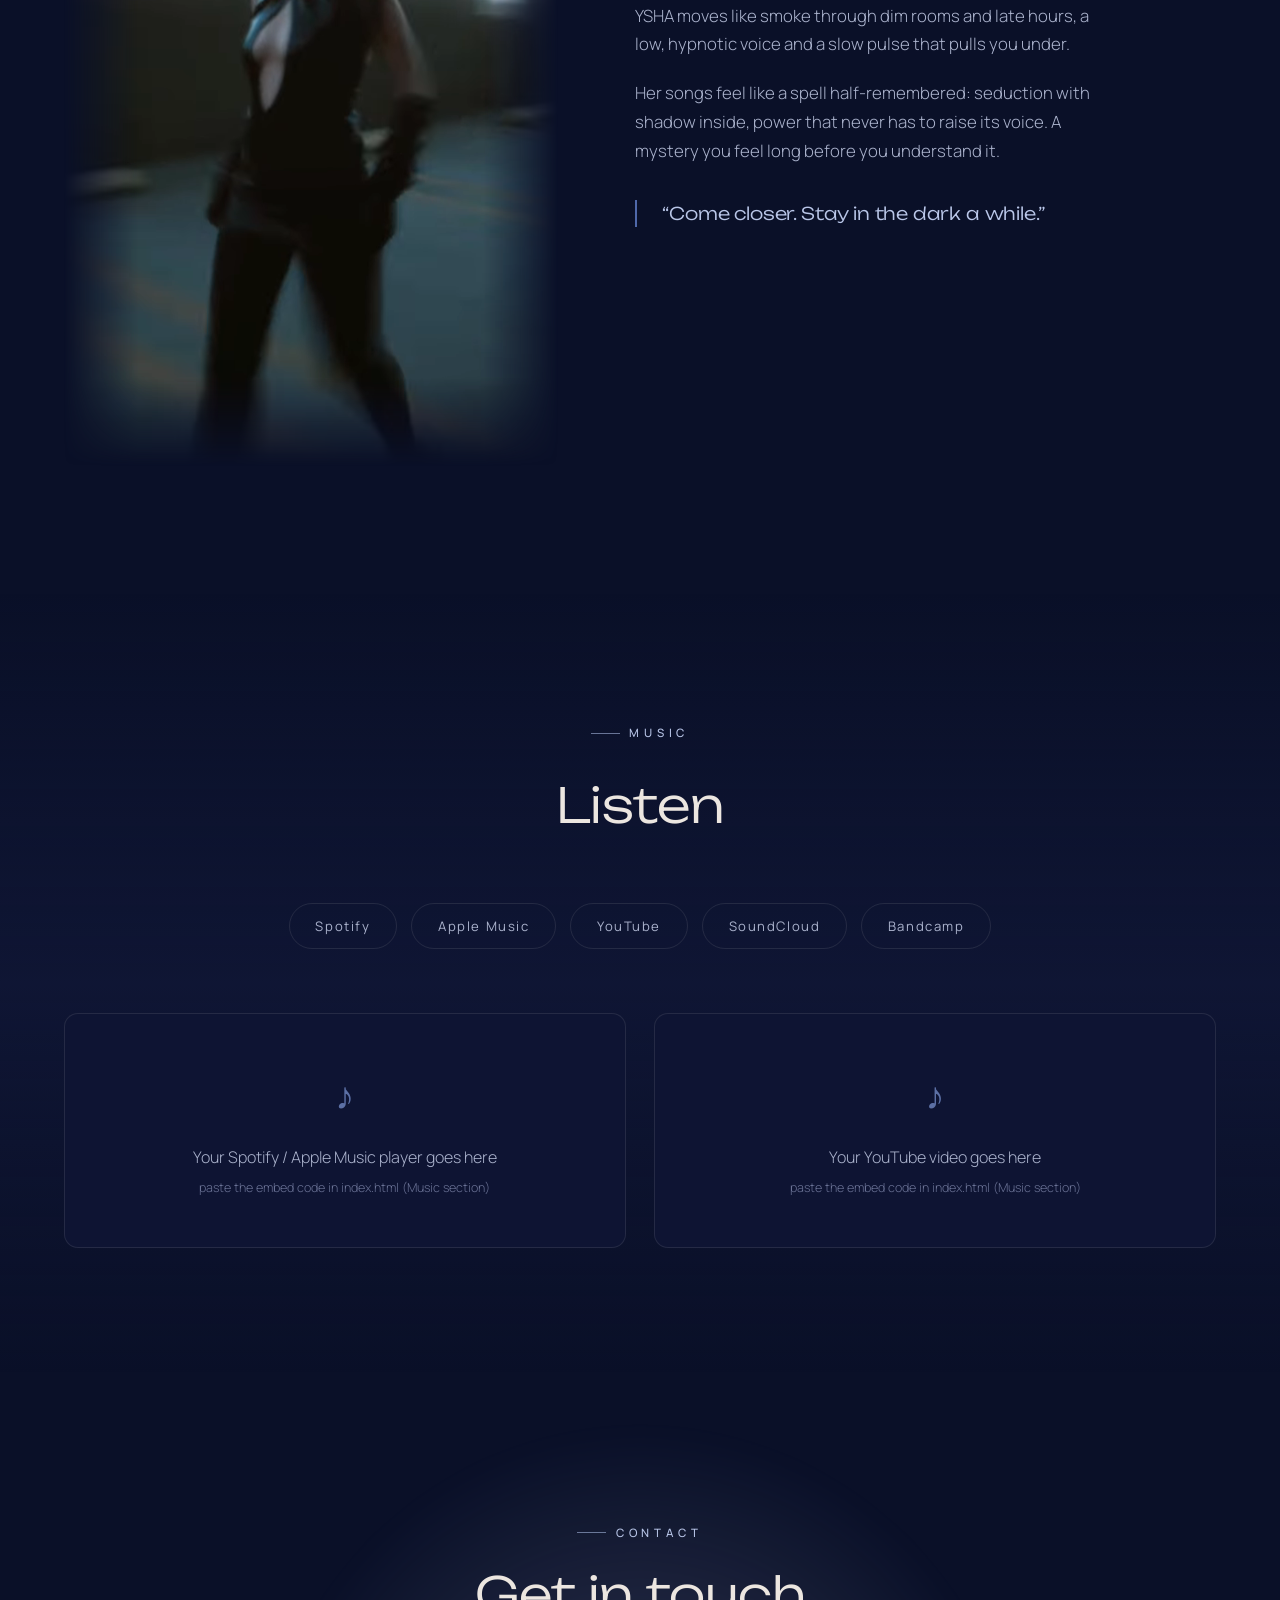
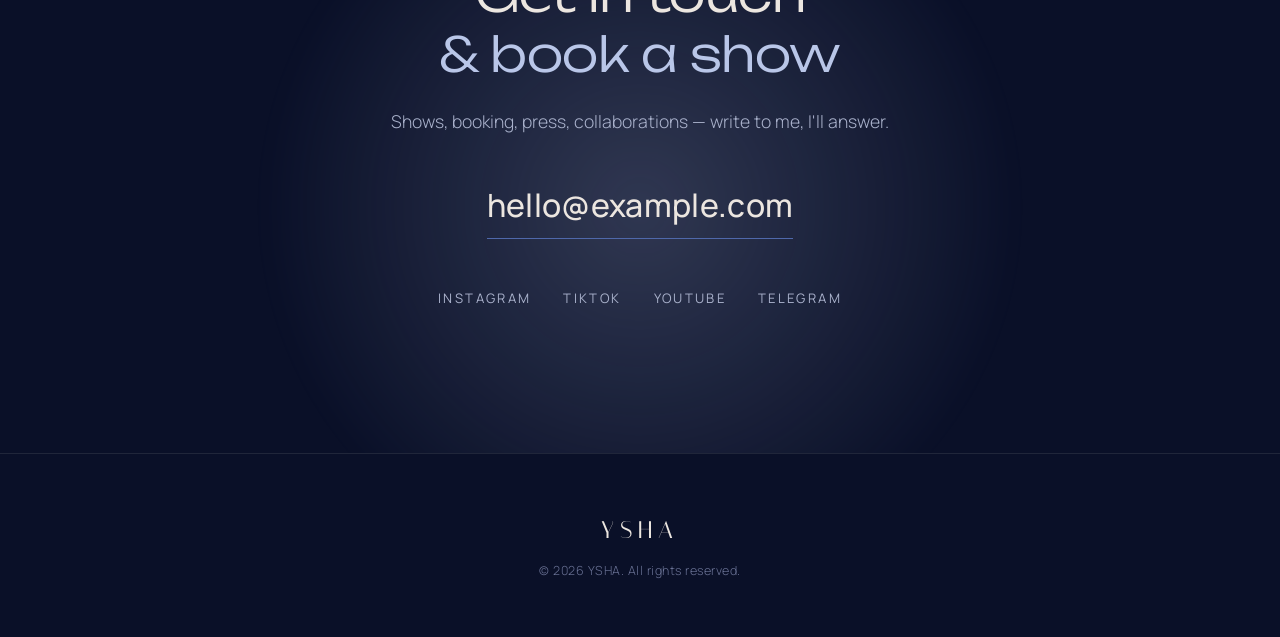
==== commit a4f6e34f: "Шапка: заменено главное фото на отредактированную версию (те же пропорции)" ====
--- a/index.html
+++ b/index.html
@@ -59,8 +59,8 @@
     </div>
     <div class="hero__figure">
       <picture>
-        <source srcset="assets/about.webp" type="image/webp" />
-        <img src="assets/about.png" alt="YSHA" />
+        <source srcset="assets/about.webp?v=2" type="image/webp" />
+        <img src="assets/about.png?v=2" alt="YSHA" />
       </picture>
     </div>
     <a href="#about" class="hero__scroll" aria-label="Scroll down">
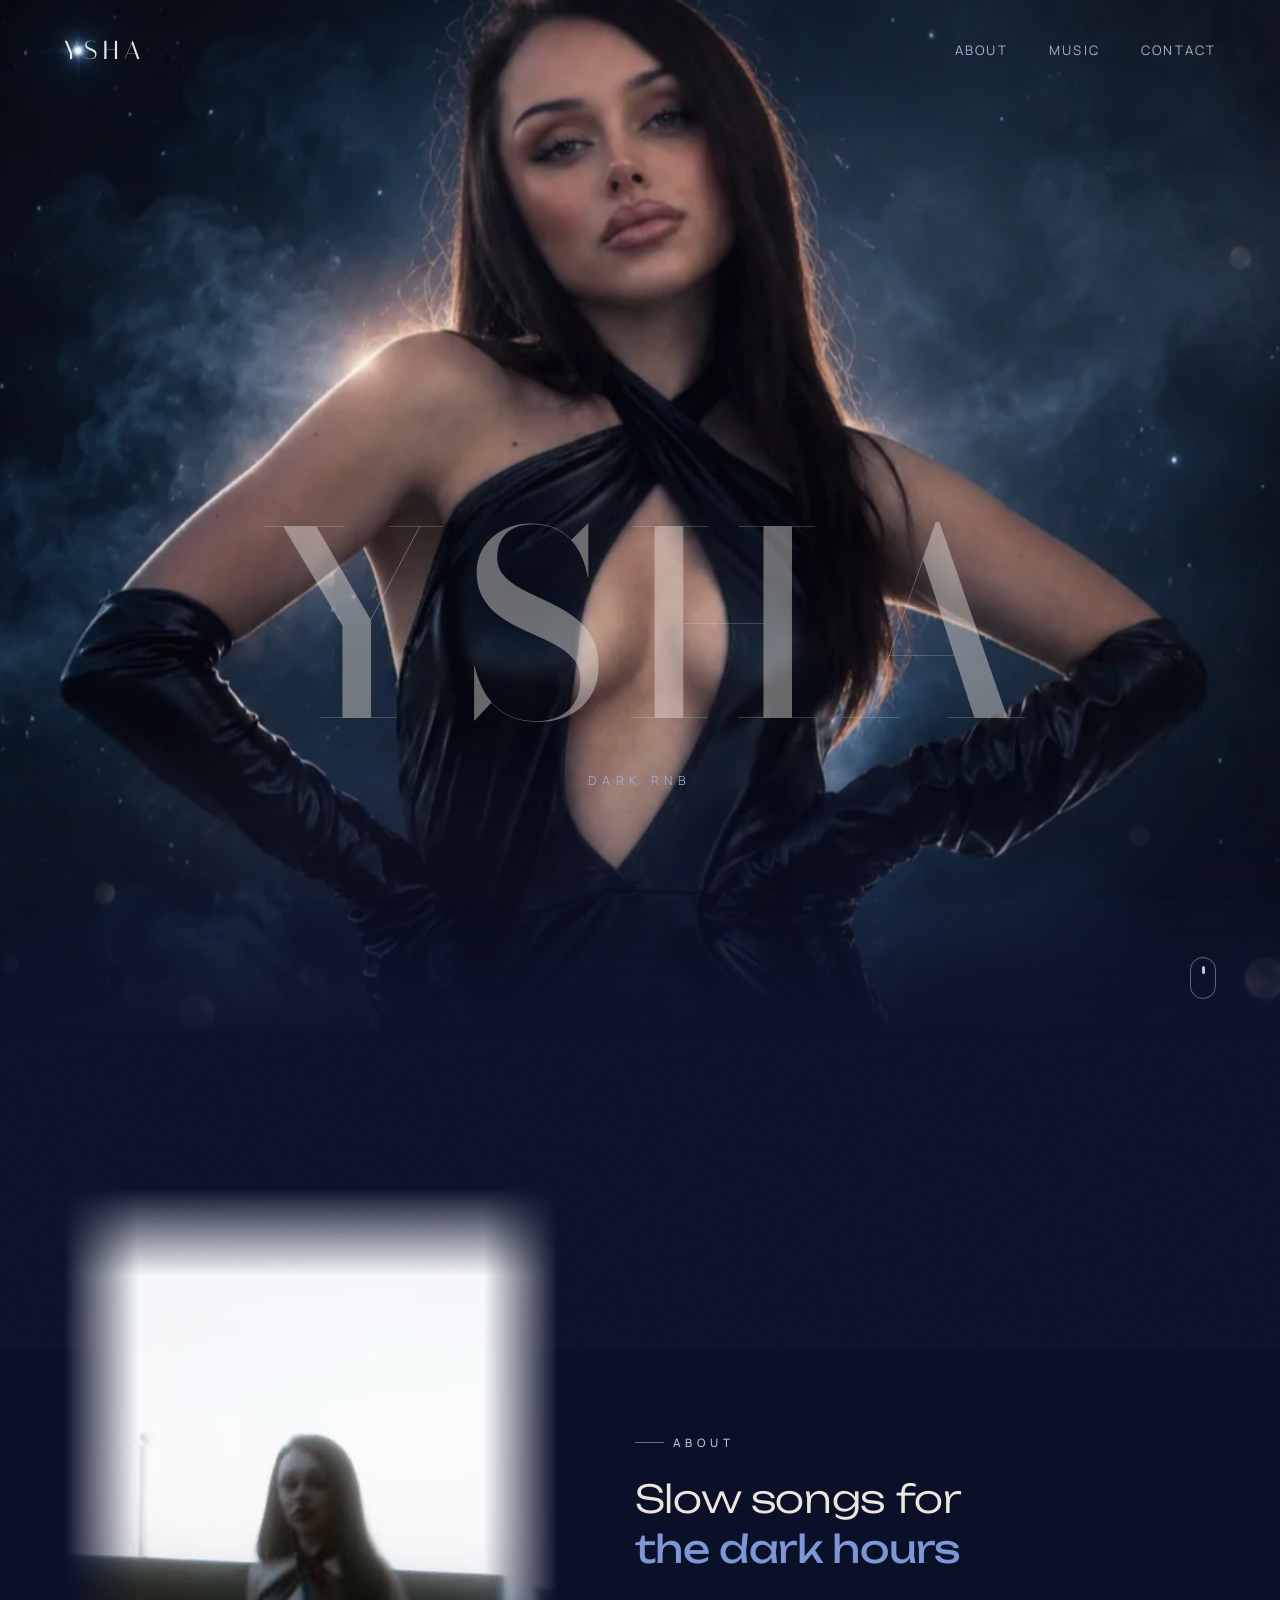
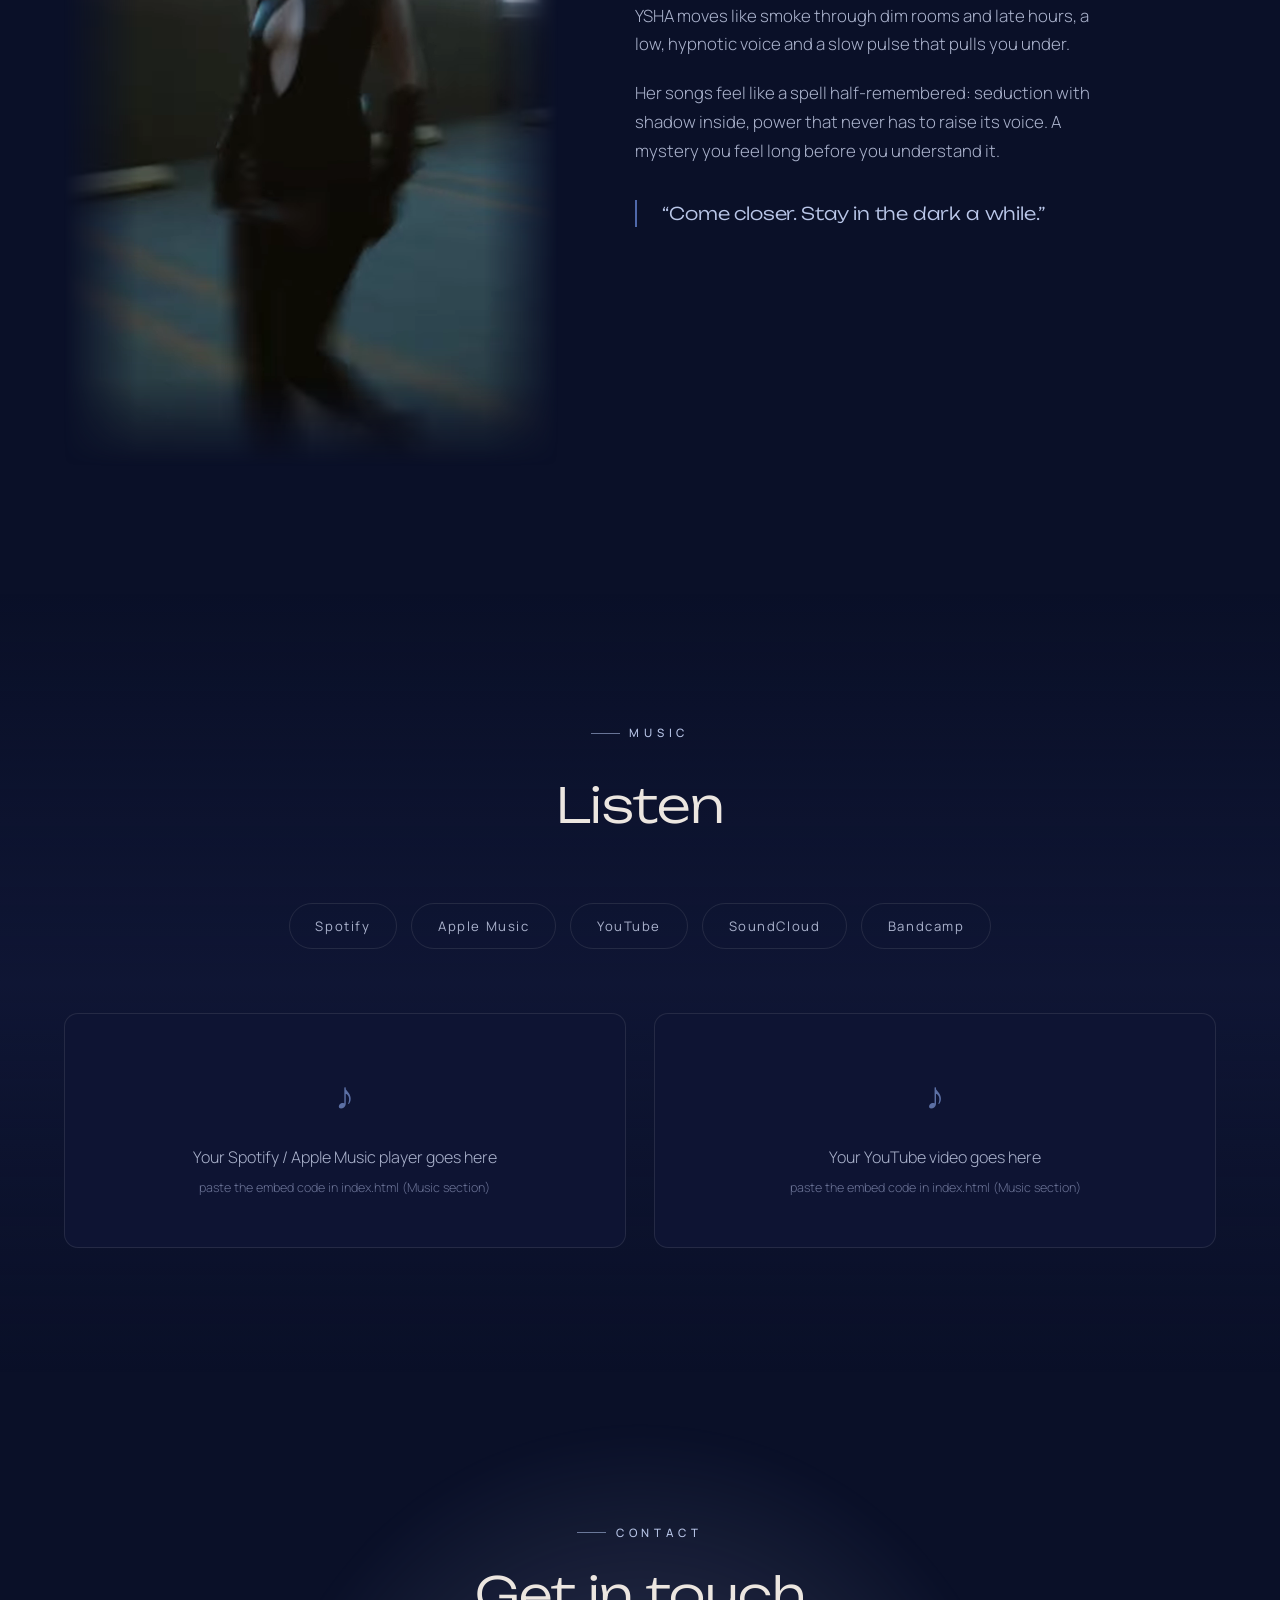
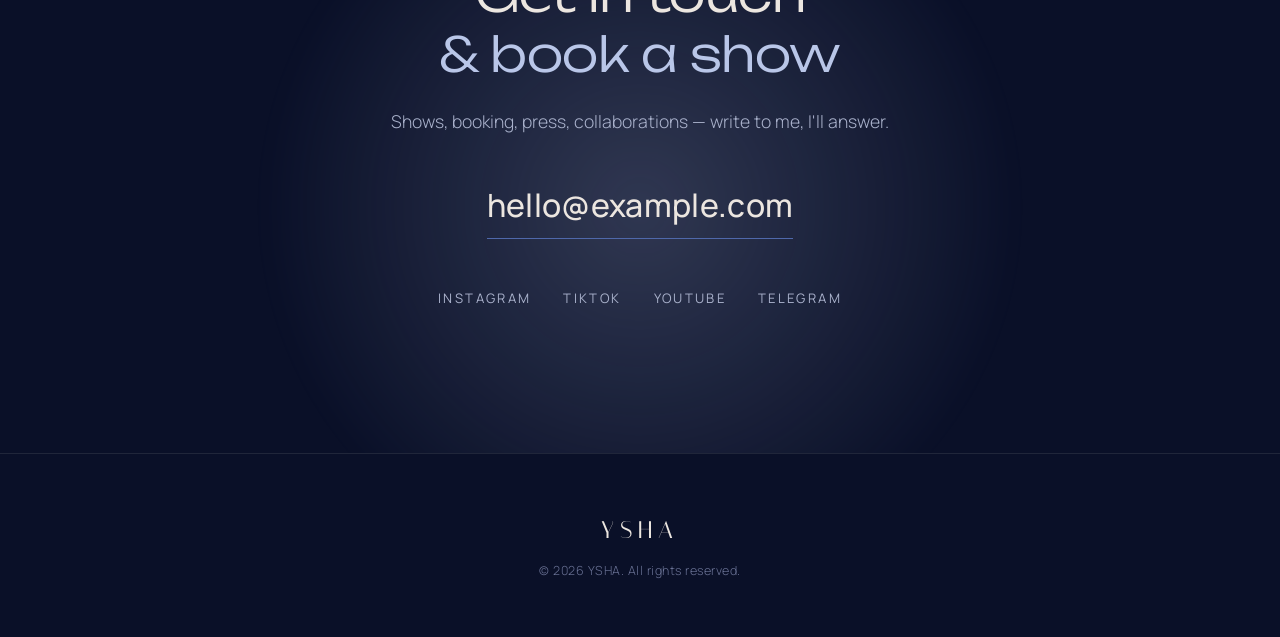
==== commit 9f9ff7d1: "Имя: шрифт изменён на Bodoni Moda (Didot/Vogue стиль), чуть плотнее" ====
--- a/index.html
+++ b/index.html
@@ -16,9 +16,9 @@
   <!-- Fonts -->
   <link rel="preconnect" href="https://fonts.googleapis.com" />
   <link rel="preconnect" href="https://fonts.gstatic.com" crossorigin />
-  <link href="https://fonts.googleapis.com/css2?family=Italiana&family=Unbounded:wght@300;400&family=Playfair+Display:ital,wght@0,400;0,500;0,600;0,700;0,800;1,400;1,500;1,600&family=Manrope:wght@200;300;400;500&display=swap" rel="stylesheet" />
+  <link href="https://fonts.googleapis.com/css2?family=Bodoni+Moda:ital,opsz,wght@0,6..96,400;0,6..96,500;0,6..96,600;1,6..96,400;1,6..96,500&family=Italiana&family=Unbounded:wght@300;400&family=Playfair+Display:ital,wght@0,400;0,500;0,600;0,700;0,800;1,400;1,500;1,600&family=Manrope:wght@200;300;400;500&display=swap" rel="stylesheet" />
 
-  <link rel="stylesheet" href="css/style.css?v=78" />
+  <link rel="stylesheet" href="css/style.css?v=79" />
 </head>
 <body>
 
--- a/css/style.css
+++ b/css/style.css
@@ -367,14 +367,14 @@
    кремовый поверх navy, с мягким свечением */
 .hero__title {
   display: inline-flex;
-  font-family: "Italiana", serif;
-  font-weight: 400;
+  font-family: "Bodoni Moda", "Italiana", serif;
+  font-weight: 500;
   font-size: clamp(6rem, 20vw, 20rem);
   line-height: 0.95;
-  letter-spacing: 0.08em;
+  letter-spacing: 0.07em;
   text-transform: uppercase;
   color: var(--ink);
-  opacity: 0.35;
+  opacity: 0.42;
 }
 /* Имя проявляется из тумана — буквы по очереди выходят из размытия со свечением */
 .hero__title span {
